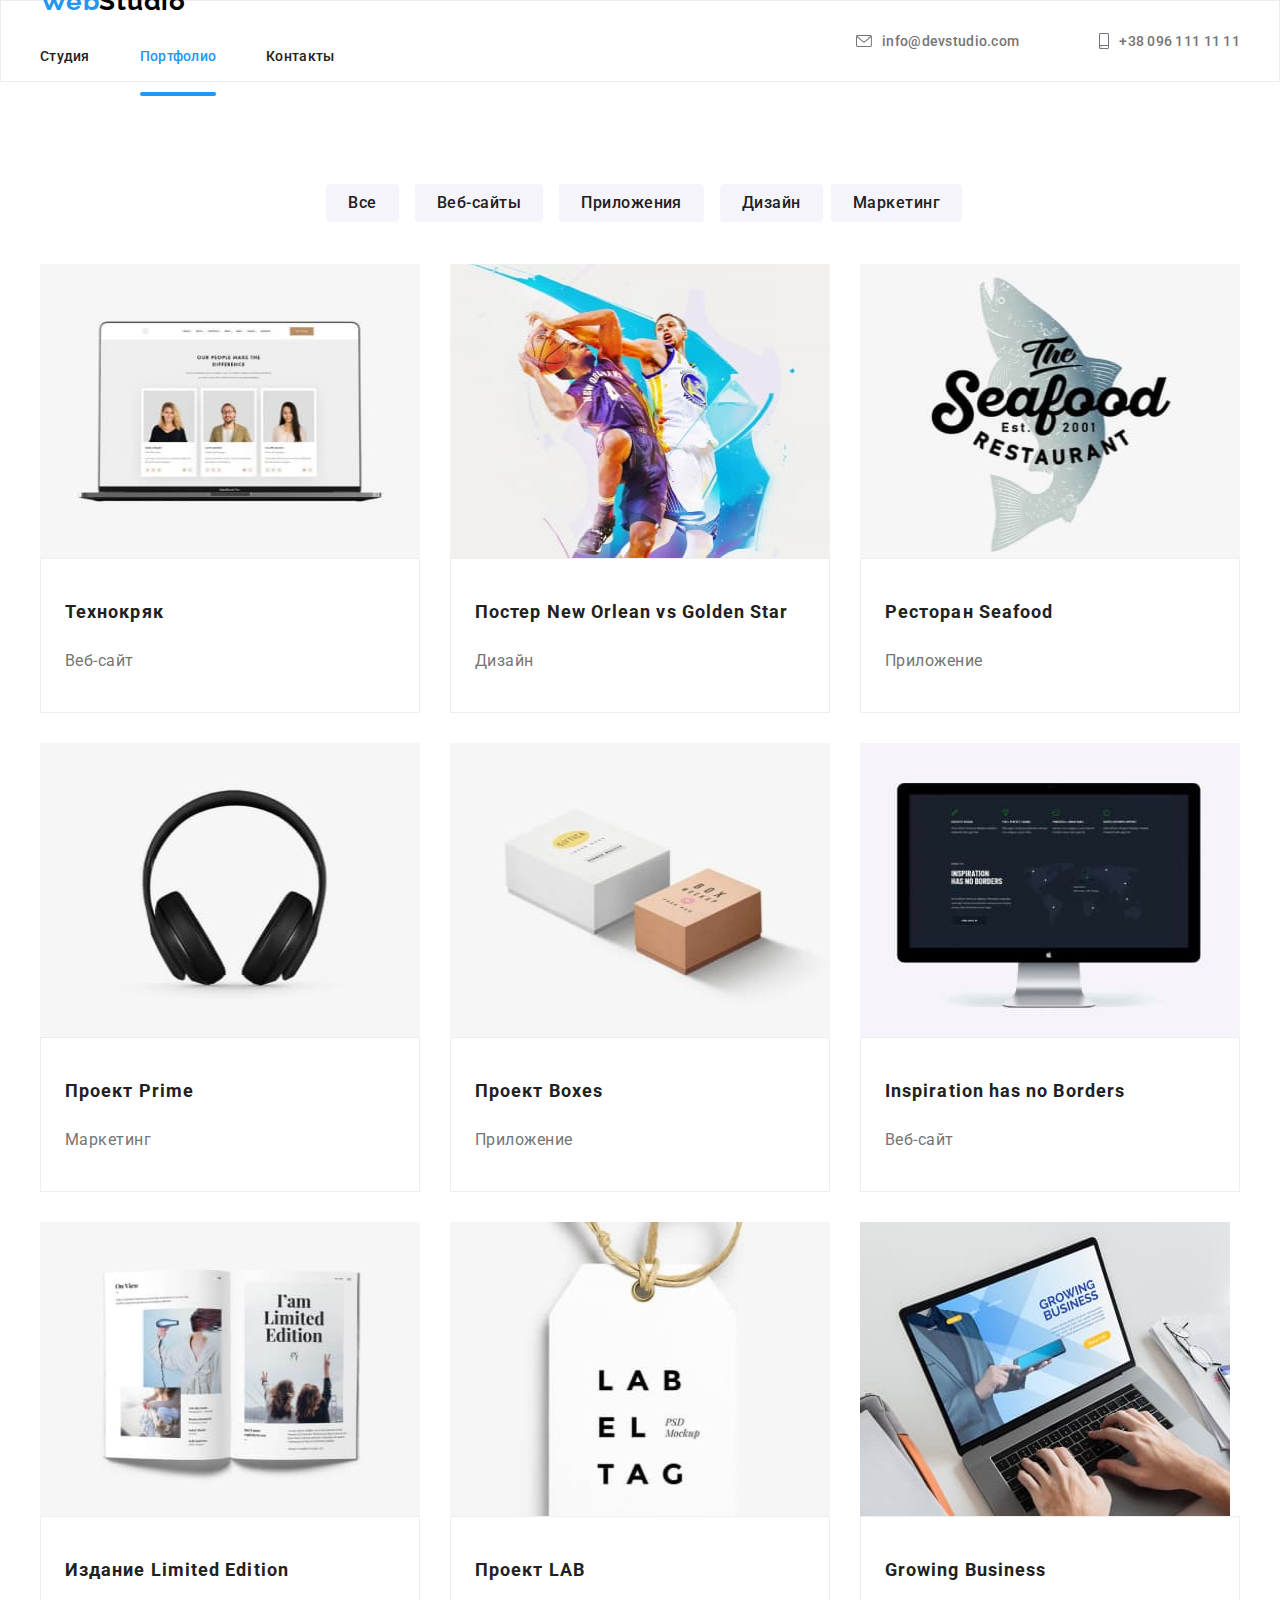
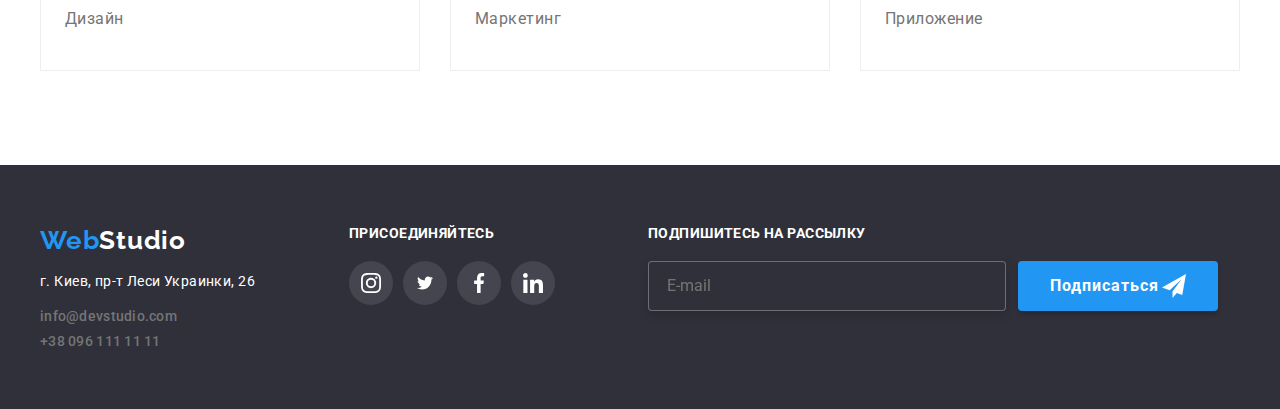
==== portfolio.html @ eb55b939 "adaptive added" ====
<!DOCTYPE html>
<html lang="ru">
<head>
    <meta charset="UTF-8">
    <meta name="viewport" content="width=device-width, initial-scale=1.0">
    <title>WEBSTUDiO</title>
    <link rel="stylesheet" href="https://cdnjs.cloudflare.com/ajax/libs/modern-normalize/1.0.0/modern-normalize.css">
    <link href="https://fonts.googleapis.com/css2?family=Raleway:wght@700&family=Roboto:wght@400;500;700;900&display=swap" rel="stylesheet">
    <link rel="stylesheet" href="./css/portfolio.min.css">
    <link rel="stylesheet" href="./index.html">
</head>
<body>
    <!--HEADER-->
    <header class="header">
        <div class="container main">
            <nav class="navigation">
                <a class="logo" href="" aria-label="Логотип веб студия">Web<span class="logo-name-part">Studio</span></a>
                <ul class="navigation-list list main">
                    <li class="navigation-list-item"><a class="navigation-list-link link" href="./index.html">Студия</a></li>
                    <li class="navigation-list-item"><a class="navigation-list-link link current" href="./portfolio.html">Портфолио</a></li>
                    <li class="navigation-list-item"><a class="navigation-list-link link" href="">Контакты</a></li>
                </ul>  
            </nav>
            <ul class="contacts list">
                <li class="contacts-icon">
                    <a class="header-email-link link" href="mailto:info@devstudio.com">
                        <svg class="contacts-icon-mail">
                            <use href="./images/sprite.svg#icon-envelope-hover"></use>
                        </svg>
                    info@devstudio.com</a>
                </li>
                <li>
                    <a class="header-tel-link link" href="tel:+380961111111">
                        <svg class="contacts-icon-tel">
                            <use href="./images/sprite.svg#icon-smartphone"></use>
                        </svg>
                    +38 096 111 11 11</a>
                </li>
            </ul>
        </div>
    </header>
    <!--PORTFOLIO-->
    <main>
            <section class="portfolio">
                <div class="container">
                    <ul class="portfolio-list list">
                        <li class="portfolio-item"><button class="portfolio-button" type="button">Все</button></li>
                        <li class="portfolio-item"><button class="portfolio-button" type="button">Веб-сайты</button></li>
                        <li class="portfolio-item"><button class="portfolio-button" type="button">Приложения</button></li>
                        <li class="portfolio-item"><button class="portfolio-button" type="button">Дизайн</button></li>
                        <li class="portfolio-item"><button class="portfolio-button" type="button">Маркетинг</button></li>
                    </ul>
                <ul class="our-portfolio-list list">
                    <li class="our-portfolio-item">
                        <a class="our-porfolio-link" href=""><img class="portfolio-photo" src="./images/portfolio/portfolio1.jpg" alt="на компьютере изображенны фотографии людей" width="100%" height="294"></a>
                        <div class="our-portfolio-content">
                            <a class="link" href=""><h2 class="portfolio-name">Технокряк</h2></a>
                            <a class="link" href=""><p class="portfolio-type">Веб-сайт</p></a>
                        </div>
                        <div class="overlay-portfilio-text">
                            <p class="portfolio-text">Технокряк это современная площадка распространения коронавируса. Компании используют эту платформу для цифрового шпионажа и атак на защищённые сервера конкурентов.</p>
                        </div>
                    </li>
                    <li class="our-portfolio-item">
                        <a href=""><img class="portfolio-photo" src="./images/portfolio/portfolio2.jpg" alt="баскетболисты c мячом" width="100%" height="294"></a>
                        <div class="our-portfolio-content">
                            <a class="link" href=""><h2 class="portfolio-name">Постер New Orlean vs Golden Star</h2></a>
                            <a class="link" href=""><p class="portfolio-type">Дизайн</p></a>
                        </div>
                        <div class="overlay-portfilio-text">
                            <p class="portfolio-text">Технокряк это современная площадка распространения коронавируса. Компании используют эту платформу для цифрового шпионажа и атак на защищённые сервера конкурентов.</p>
                        </div>
                    </li>
                    <li class="our-portfolio-item">
                        <a href=""><img class="portfolio-photo" src="./images/portfolio/portfolio3.jpg" alt="логотип ресторана Seafood" width="100%" height="294"></a>
                        <div class="our-portfolio-content">
                            <a class="link" href=""><h2 class="portfolio-name">Ресторан Seafood</h2></a>
                            <a class="link" href=""><p class="portfolio-type">Приложение</p></a>
                        </div>
                        <div class="overlay-portfilio-text">
                            <p class="portfolio-text">Технокряк это современная площадка распространения коронавируса. Компании используют эту платформу для цифрового шпионажа и атак на защищённые сервера конкурентов.</p>
                        </div>
                    </li>
                    <li class="our-portfolio-item">
                        <a href=""><img class="portfolio-photo" src="./images/portfolio/portfolio4.jpg" alt="наушники" width="100%" height="294"></a>
                        <div class="our-portfolio-content">
                            <a class="link" href=""><h2 class="portfolio-name">Проект Prime</h2></a>
                            <a class="link" href=""><p class="portfolio-type">Маркетинг</p></a>
                        </div>
                        <div class="overlay-portfilio-text">
                            <p class="portfolio-text">Технокряк это современная площадка распространения коронавируса. Компании используют эту платформу для цифрового шпионажа и атак на защищённые сервера конкурентов.</p>
                        </div>
                    </li>
                    <li class="our-portfolio-item">
                        <a href=""><img class="portfolio-photo" src="./images/portfolio/portfolio5.jpg" alt="две коробки" width="100%" height="294"></a>
                        <div class="our-portfolio-content">
                            <a class="link" href=""><h2 class="portfolio-name">Проект Boxes</h2></a>
                            <a class="link" href=""><p class="portfolio-type">Приложение</p></a>
                        </div>
                        <div class="overlay-portfilio-text">
                            <p class="portfolio-text">Технокряк это современная площадка распространения коронавируса. Компании используют эту платформу для цифрового шпионажа и атак на защищённые сервера конкурентов.</p>
                        </div>
                    </li>
                    <li class="our-portfolio-item"> 
                        <a href=""><img class="portfolio-photo" src="./images/portfolio/portfolio6.jpg" alt="монитор" width="100%" height="294"></a>
                        <div class="our-portfolio-content">
                            <a class="link" href=""><h2 class="portfolio-name">Inspiration has no Borders</h2></a>
                            <a class="link" href=""> <p class="portfolio-type">Веб-сайт</p></a>
                        </div>
                        <div class="overlay-portfilio-text">
                            <p class="portfolio-text">Технокряк это современная площадка распространения коронавируса. Компании используют эту платформу для цифрового шпионажа и атак на защищённые сервера конкурентов.</p>
                        </div>
                    </li>
                    <li class="our-portfolio-item">
                        <a href=""><img class="portfolio-photo" src="./images/portfolio/portfolio7.jpg" alt="открытый журнал" width="100%" height="294"></a>
                        <div class="our-portfolio-content">
                            <a class="link" href=""><h2 class="portfolio-name">Издание Limited Edition</h2></a>
                            <a class="link" href=""><p class="portfolio-type">Дизайн</p></a>
                        </div>
                        <div class="overlay-portfilio-text">
                            <p class="portfolio-text">Технокряк это современная площадка распространения коронавируса. Компании используют эту платформу для цифрового шпионажа и атак на защищённые сервера конкурентов.</p>
                        </div>
                    </li>
                    <li class="our-portfolio-item">
                        <a href=""><img class="portfolio-photo" src="./images/portfolio/portfolio8.jpg" alt="картонная подвеска с названием проекта" width="100%" height="294"></a>
                        <div class="our-portfolio-content">
                            <a class="link" href=""><h2 class="portfolio-name">Проект LAB</h2></a>
                            <a class="link" href=""><p class="portfolio-type">Маркетинг</p></a>
                        </div>
                        <div class="overlay-portfilio-text">
                            <p class="portfolio-text">Технокряк это современная площадка распространения коронавируса. Компании используют эту платформу для цифрового шпионажа и атак на защищённые сервера конкурентов.</p>
                        </div>
                    </li>
                    <li class="our-portfolio-item">
                        <a href=""><img class="portfolio-photo" src="./images/portfolio/portfolio9.jpg" alt="человек печатает на клавиатуре ноутбука" width="370" height="294"></a>
                        <div class="our-portfolio-content">
                            <a class="link" href=""><h2 class="portfolio-name">Growing Business</h2></a>
                            <a class="link" href=""><p class="portfolio-type">Приложение</p></a>
                        </div>
                        <div class="overlay-portfilio-text">
                            <p class="portfolio-text">Технокряк это современная площадка распространения коронавируса. Компании используют эту платформу для цифрового шпионажа и атак на защищённые сервера конкурентов.</p>
                        </div>
                    </li>
                </ul>
            </div>
            </section>
    </main>
    <!--FOOTER-->
    <footer class="page-footer">
        <div class="container">
            <div class="address-section">
                <a class="logo" href="" aria-label="Логотип веб студия">Web<span class="logo-footer">Studio</span></a>
                <address class="address">
                    <p class="address-street">г. Киев, пр-т Леси Украинки, 26</p>
                    <div class="contacts-item">
                        <a class="header-email-link link" href="mailto:info@devstudio.com ">info@devstudio.com</a>
                        <a class="header-tel-link link" href="tel:+380961111111">+38 096 111 11 11</a>
                    </div>
                </address>
            </div>
            <div class="join">
                <span class="join-text">ПРИСОЕДИНЯЙТЕСЬ</span>
                <ul class="footer-social-list list">
                    <li class="footer-social-list-item">
                        <a class="footer-social-list-link" href="">
                            <svg weight="20" height="20" class="footer-social-list-svg">
                                <use href="./images/sprite.svg#icon-instagram"></use>
                            </svg>
                        </a>
                    </li>
                    <li class="footer-social-list-item">
                        <a class="footer-social-list-link" href="">
                            <svg weight="20" height="16" class="footer-social-list-svg">
                                <use href="./images/sprite.svg#icon-twitter"></use>
                            </svg>
                        </a>
                    </li>
                    <li class="footer-social-list-item">
                        <a class="footer-social-list-link" href="">
                            <svg weight="10" height="20" class="footer-social-list-svg">
                                <use href="./images/sprite.svg#icon-facebook"></use>
                            </svg>
                        </a>
                    </li>
                    <li class="footer-social-list-item">
                        <a class="footer-social-list-link" href="">
                            <svg weight="20" height="20" class="footer-social-list-svg">
                                <use href="./images/sprite.svg#icon-linkedin"></use>
                            </svg>
                        </a>
                    </li>
                </ul> 
            </div>
            <div class="footer-submit">
            <span class="join-text submit">ПОДПИШИТЕСЬ НА РАССЫЛКУ</span>
            <form action="#" class="footer-submit-link">
                <input type="email" name="user-mail" class="footer-submit-input" placeholder="E-mail">
                <button class="modal-button">Подписаться
                    <svg height="24" width="24" class="footer-social-list-svg">
                        <use href="./images/sprite.svg#icon-icon-send"></use>
                    </svg>
                </button>
            </form>    
            </div>
        </div>
    </footer>
</body>
</html>
---- css/portfolio.min.css ----
body{font-family:"Roboto", sans-serif;color:#757575}.list{list-style:none;padding:0px;margin:0px}.link{text-decoration:none}@media screen and (min-width: 480px){current::after{content:"";display:block;height:4px;width:100%;bottom:-4px;position:absolute;background-color:#2196F3;border-radius:2px}}@media screen and (min-width: 1200px){.current::after{content:"";display:block;height:4px;width:100%;bottom:-4px;position:absolute;background-color:#2196F3;border-radius:2px}}.container{width:100%;padding:0 15px}@media screen and (min-width: 480px){.container{width:480px;padding:0 15px;margin:0 auto}}@media screen and (min-width: 768px){.container{width:768px}}@media screen and (min-width: 1200px){.container{width:1230px}}.logo{margin-right:93px;font-family:"Raleway", sans-serif;font-style:normal;font-weight:700;font-size:26px;line-height:1.192;letter-spacing:0.03em;color:#2196F3;list-style:none;text-decoration:none}.logo-name-part{color:#000}.logo-footer{color:#fff}.modal-button,.modal-form-btn{display:inline-block;min-width:200px;padding:10px 32px;font-weight:700;font-size:16px;line-height:1.875;align-items:center;letter-spacing:0.06em;color:#fff;background:#2196F3;box-shadow:0px 4px 4px rgba(0,0,0,0.15);border-radius:4px;border:none}.modal-form-btn{align-self:center;background:#188CE8;box-shadow:0px 4px 4px rgba(0,0,0,0.15);border-radius:4px;margin-top:40px;margin-bottom:40px;border:none}.section-description{margin-top:0px;margin-bottom:50px;font-weight:700;font-size:36px;line-height:1.166;text-align:center;letter-spacing:0.03em;color:#212121}@media screen and (min-width: 480px){.header{position:relative;background-color:#fff;border:1px solid #ECECEC}.header-email-link:hover,.header-email-link:focus,.header-tel-link:hover,.header-tel-link:focus{color:#2196F3}.header-email-link,.header-tel-link{display:flex;font-weight:500;font-size:14px;line-height:1.143;letter-spacing:0.02em;color:#757575;transition:color 250ms cubic-bezier(0.4, 0, 0.2, 1)}}@media screen and (min-width: 1200px){.header-email-link,.header-tel-link{display:flex}}@media screen and (max-width: 768px){.nav-container{position:absolute;height:382px;width:100%;text-align:center;background-color:#fff}.nav-container.is-open{display:block}.navigation-list-item:not(:last-child){margin-bottom:40px}.navigation-list-link.current{color:#2196F3}.navigation-list-link:hover,.navigation-list-link:focus{color:#2196F3}.btn-burger-menu{display:inline-flex;padding:0;margin:0;width:40px;height:40px;border:none;background-color:#fff}.btn-burger-menu .icon-close{display:none}.btn-burger-menu.is-open .icon-close{display:block}.btn-burger-menu.is-open .icon-menu{display:none}}@media screen and (min-width: 768px){.main{display:flex;align-items:center;justify-content:space-between;height:80px}.navigation-list-link{position:relative;padding-top:32px;padding-bottom:28px;font-weight:500;font-size:14px;line-height:1.143;letter-spacing:0.02em;color:#212121;transition:color 250ms cubic-bezier(0.4, 0, 0.2, 1)}.navigation-list-item:not(:last-child){margin-right:50px}.navigation-list-link.current{color:#2196F3}.navigation-list-link:hover,.navigation-list-link:focus{color:#2196F3}}@media screen and (min-width: 1200px){.navigation-list-link{position:relative;padding-top:32px;padding-bottom:28px;font-weight:500;font-size:14px;line-height:1.143;letter-spacing:0.02em;color:#212121;transition:color 250ms cubic-bezier(0.4, 0, 0.2, 1)}.navigation-list-item:not(:last-child){margin-right:50px}.navigation-list-link.current{color:#2196F3}.navigation-list-link:hover,.navigation-list-link:focus{color:#2196F3}}main>.logo{align-self:center}.address-section{display:flex;flex-direction:column;justify-content:space-around;margin-right:70px}.address{display:flex;flex-direction:column;font-style:normal;color:#fff}.address-street{font-weight:normal;font-size:14px;line-height:1.714;letter-spacing:0.03em}@media screen and (min-width: 480px){.contacts{display:block}.contacts-icon-mail{align-self:center;width:16px;height:12px;fill:#757575;margin-right:10px;transition:fill 250ms cubic-bezier(0.4, 0, 0.2, 1)}.contacts-icon-tel{align-self:center;width:10px;height:16px;fill:#757575;margin-right:10px;transition:color 250ms cubic-bezier(0.4, 0, 0.2, 1)}}@media screen and (min-width: 1200px){.contacts{display:flex;margin:0}.contacts-icon-mail{align-self:center;width:16px;height:12px;fill:#757575;margin-right:10px;transition:fill 250ms cubic-bezier(0.4, 0, 0.2, 1)}.contacts-icon-tel{align-self:center;width:10px;height:16px;fill:#757575;margin-right:10px;transition:color 250ms cubic-bezier(0.4, 0, 0.2, 1)}.contacts-item{display:flex;flex-direction:column}.contacts-icon:not(:last-child){margin-right:30px}.contacts-icon .header-email-link{margin-right:50px}.header-email-link:hover .contacts-icon-mail{fill:#2196F3}.header-tel-link:hover .contacts-icon-tel{fill:#2196F3}.contacts-item>.header-email-link{margin-bottom:9px}}.portfolio{padding-top:94px;padding-bottom:94px}.portfolio-list{display:flex;justify-content:center;margin-bottom:34px}.portfolio-item{align-self:center}.portfolio-item:not(:last-child){margin:8px}.our-portfolio-item{position:relative;width:calc((100% - 60px)/3);margin-right:30px;margin-bottom:30px;transition:box-shadow 250ms cubic-bezier(0.4, 0, 0.2, 1)}.our-portfolio-item:hover{box-shadow:0px 1px 1px rgba(0,0,0,0.12),0px 4px 4px rgba(0,0,0,0.06),1px 4px 6px rgba(0,0,0,0.16)}.our-portfolio-item:nth-child(3n){margin-right:0}.our-portfolio-item:nth-last-child(-n+3){margin-bottom:0}.our-portfolio-list{display:flex;flex-wrap:wrap}.portfolio-photo{display:block}.our-portfolio-content{background:#fff;border:1px solid #EEEEEE;box-sizing:border-box;padding:20px 24px}.portfolio-button{min-width:73px;display:inline-block;padding:6px 22px;border:0;border-radius:4px;font-weight:500;font-size:16px;line-height:1.625;text-align:center;letter-spacing:0.03em;color:#212121;background:#F5F4FA;transition:color,background-color 250ms cubic-bezier(0.4, 0, 0.2, 1)}.portfolio-button:hover,.portfolio-button:focus{font-weight:500;font-size:16px;line-height:1.625;text-align:center;letter-spacing:0.03em;color:#fff;background:#2196F3;cursor:pointer}.portfolio-name{font-weight:700;font-size:18px;line-height:2.000;letter-spacing:0.06em;color:#212121}.portfolio-type{font-weight:normal;font-size:16px;line-height:1.875;letter-spacing:0.03em;color:#757575}.overlay-portfilio-text{position:absolute;top:0;left:0;width:100%;height:294px;padding:63px 24px;background:rgba(33,150,243,0.9);opacity:0;transform:translateY(294px);transition:transform 250ms cubic-bezier(0.4, 0, 0.2, 1)}.our-portfolio-item:hover .overlay-portfilio-text{opacity:1;transform:translateY(0)}.portfolio-text{font-weight:normal;font-size:18px;line-height:1.555;letter-spacing:0.03em;color:#fff}.page-footer{background-color:#2F303A;padding-top:60px;padding-bottom:60px}.page-footer .container{display:flex}.join{display:flex;flex-direction:column;width:206px;height:80px}.join-text{font-style:normal;font-weight:bold;font-size:14px;line-height:1.142;letter-spacing:0.03em;text-transform:uppercase;color:#fff}.submit{display:block;margin-bottom:20px}.footer-submit{margin-left:93px}.footer-submit-link{display:flex;justify-content:center}.footer-submit-link .modal-button{display:flex;align-items:center;justify-content:space-between}.footer-submit-button{height:50px;width:200px;background-color:#2196F3;box-shadow:0px 4px 4px rgba(0,0,0,0.15);border-radius:4px}.footer-submit-input::placeholder{padding-top:15px;padding-left:16px}.footer-submit-input{width:358px;height:50px;margin-right:12px;background-color:#2F303A;border:1px solid rgba(255,255,255,0.3);filter:drop-shadow(0px 4px 4px rgba(0,0,0,0.15));border-radius:4px}.footer-submit-input:focus{padding:16px;color:rgba(255,255,255,0.3)}.footer-social-list{display:flex;justify-content:space-between;margin-top:20px}.footer-social-list-svg{fill:#fff}.footer-social-list-link{display:flex;justify-content:center;align-items:center;width:44px;height:44px;border-radius:50%;background:rgba(255,255,255,0.1);transition:background-color 250ms cubic-bezier(0.4, 0, 0.2, 1)}.footer-social-list-item{display:flex;justify-content:center;align-items:center}.footer-social-list-link:hover{background-color:#2196F3}
/*# sourceMappingURL=portfolio.min.css.map */
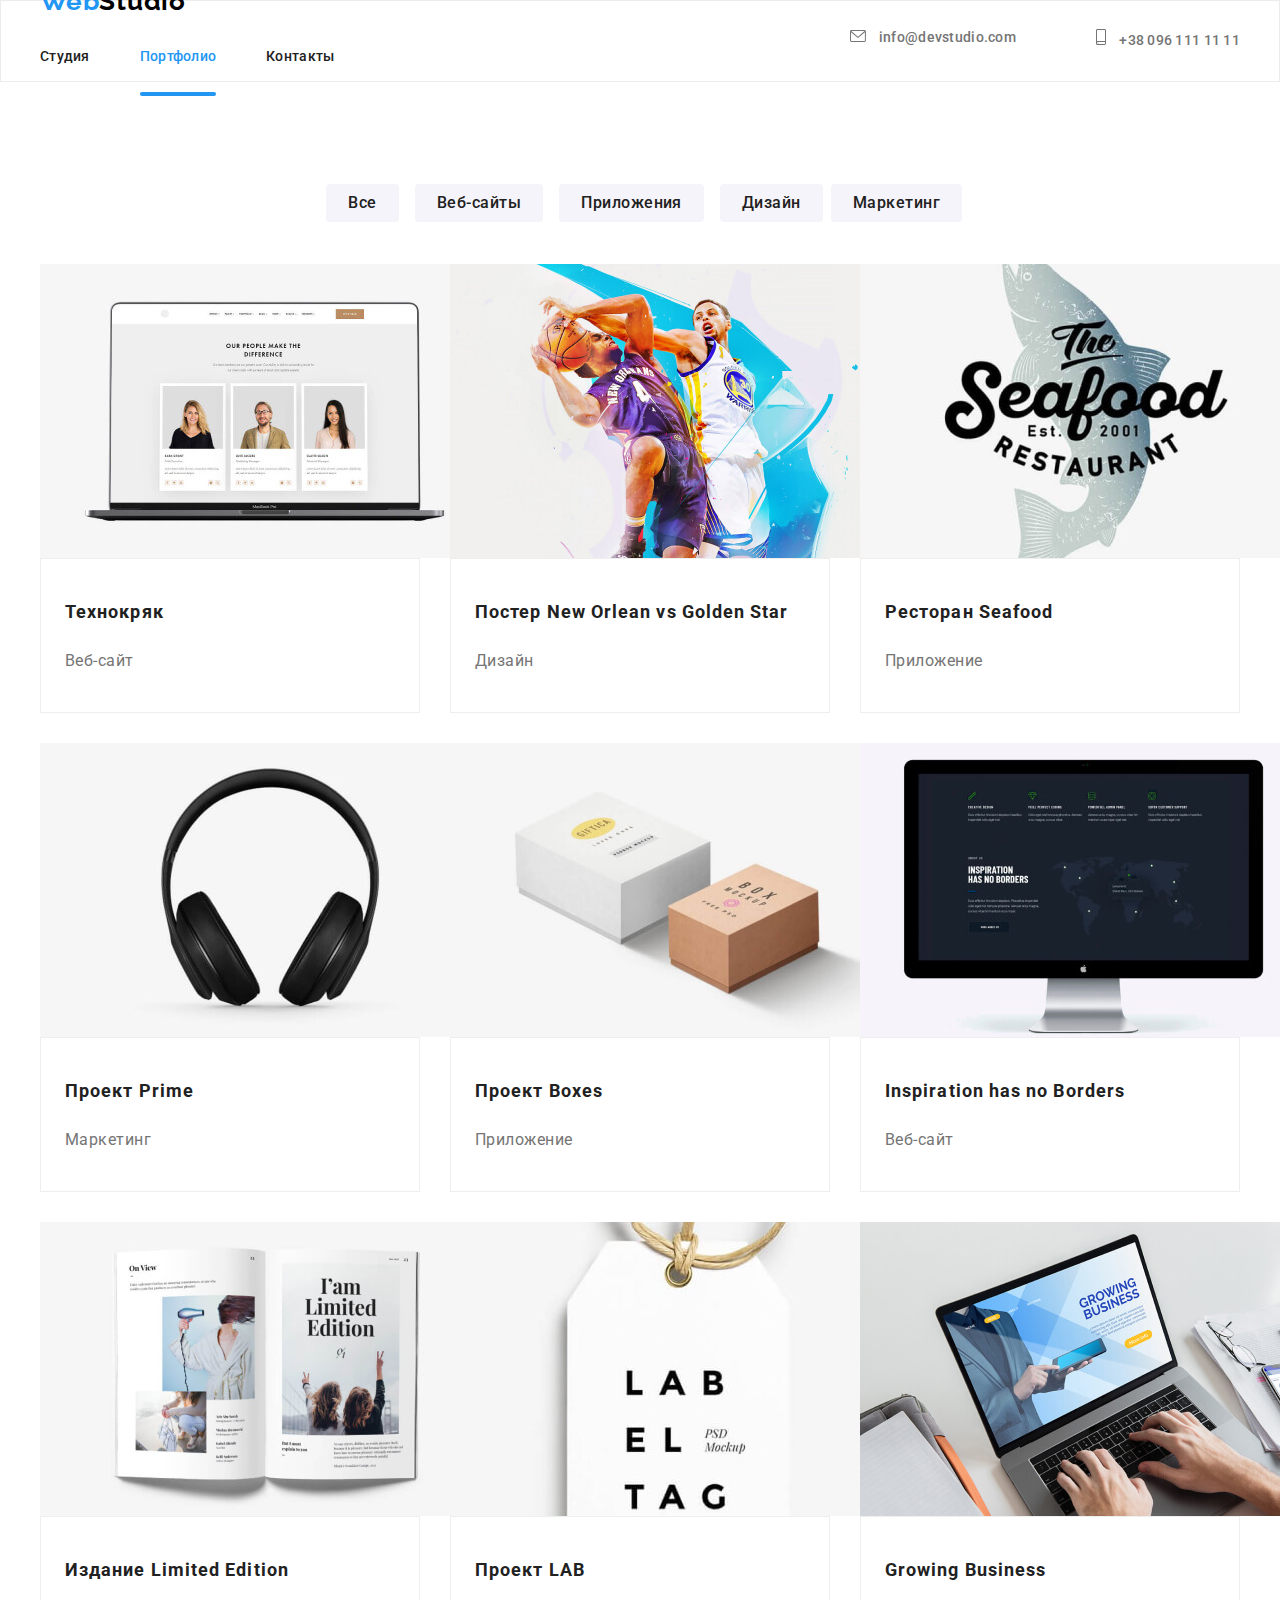
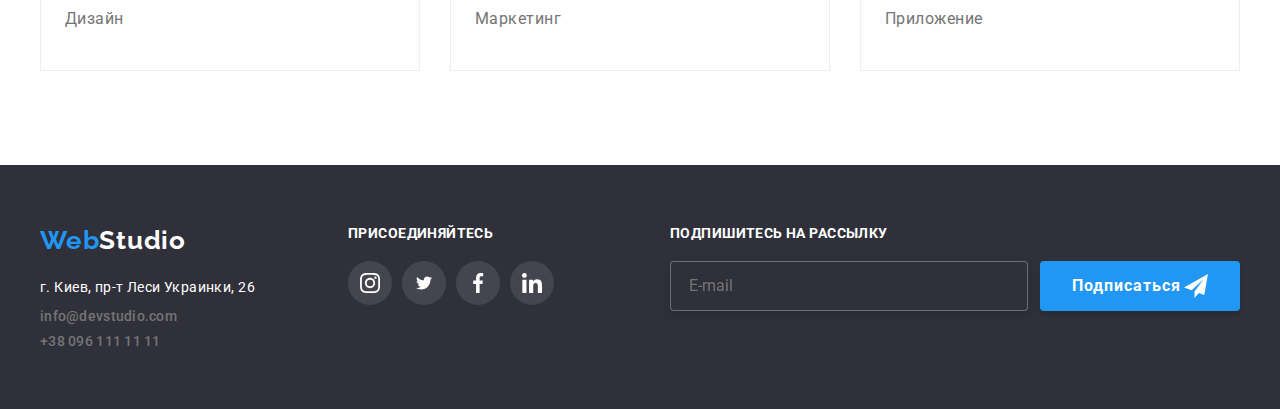
==== commit 42feb21a: "updated" ====
--- a/portfolio.html
+++ b/portfolio.html
@@ -52,7 +52,14 @@
                     </ul>
                 <ul class="our-portfolio-list list">
                     <li class="our-portfolio-item">
-                        <a class="our-porfolio-link" href=""><img class="portfolio-photo" src="./images/portfolio/portfolio1.jpg" alt="на компьютере изображенны фотографии людей" width="100%" height="294"></a>
+                        <a class="our-porfolio-link" href="">
+                            <picture>
+                                <source srcset="./images/portfolio/portfolio-desctop-1.jpg 1px, ./images/portfolio/portfolio-desctop-1@2x.jpg 2px" media="(min-width:1200px)">
+                                <source srcset="./images/portfolio/portfolio-tablet-1.jpg 1px, ./images/portfolio/portfolio-tablet-1@2x.jpg 2px" media="(min-width:768px)">
+                                <source srcset="./images/portfolio/portfolio-mobile-1.jpg 1px, ./images/portfolio/portfolio-mobile-1@2x.jpg 2px" media="(min-width:480px)">
+                                <img class="portfolio-photo" src="./images/portfolio/portfolio-mobile-1.jpg" alt="на компьютере изображенны фотографии людей"> 
+                            </picture>
+                        </a>
                         <div class="our-portfolio-content">
                             <a class="link" href=""><h2 class="portfolio-name">Технокряк</h2></a>
                             <a class="link" href=""><p class="portfolio-type">Веб-сайт</p></a>
@@ -62,7 +69,14 @@
                         </div>
                     </li>
                     <li class="our-portfolio-item">
-                        <a href=""><img class="portfolio-photo" src="./images/portfolio/portfolio2.jpg" alt="баскетболисты c мячом" width="100%" height="294"></a>
+                        <a href="">
+                            <picture>
+                                <source srcset="./images/portfolio/portfolio-desctop-2.jpg 1px, ./images/portfolio/portfolio-desctop-2@2x.jpg 2px" media="(min-width:1200px)">
+                                <source srcset="./images/portfolio/portfolio-tablet-2.jpg 1px, ./images/portfolio/portfolio-tablet-2@2x.jpg 2px" media="(min-width:768px)">
+                                <source srcset="./images/portfolio/portfolio-mobile-2.jpg 1px, ./images/portfolio/portfolio-mobile-2@2x.jpg 2px" media="(min-width:480px)">
+                                <img class="portfolio-photo" src="./images/portfolio/portfolio-mobile-2.jpg" alt="баскетболисты c мячом"> 
+                            </picture>
+                        </a>
                         <div class="our-portfolio-content">
                             <a class="link" href=""><h2 class="portfolio-name">Постер New Orlean vs Golden Star</h2></a>
                             <a class="link" href=""><p class="portfolio-type">Дизайн</p></a>
@@ -72,7 +86,14 @@
                         </div>
                     </li>
                     <li class="our-portfolio-item">
-                        <a href=""><img class="portfolio-photo" src="./images/portfolio/portfolio3.jpg" alt="логотип ресторана Seafood" width="100%" height="294"></a>
+                        <a href="">
+                            <picture>
+                                <source srcset="./images/portfolio/portfolio-desctop-3.jpg 1px, ./images/portfolio/portfolio-desctop-3@2x.jpg 2px" media="(min-width:1200px)">
+                                <source srcset="./images/portfolio/portfolio-tablet-3.jpg 1px, ./images/portfolio/portfolio-tablet-3@2x.jpg 2px" media="(min-width:768px)">
+                                <source srcset="./images/portfolio/portfolio-mobile-3.jpg 1px, ./images/portfolio/portfolio-mobile-3@2x.jpg 2px" media="(min-width:480px)">
+                                <img class="portfolio-photo" src="./images/portfolio/portfolio-mobile-3.jpg" alt="логотип ресторана Seafood"> 
+                            </picture>
+                        </a>
                         <div class="our-portfolio-content">
                             <a class="link" href=""><h2 class="portfolio-name">Ресторан Seafood</h2></a>
                             <a class="link" href=""><p class="portfolio-type">Приложение</p></a>
@@ -82,7 +103,14 @@
                         </div>
                     </li>
                     <li class="our-portfolio-item">
-                        <a href=""><img class="portfolio-photo" src="./images/portfolio/portfolio4.jpg" alt="наушники" width="100%" height="294"></a>
+                        <a href="">
+                            <picture>
+                                <source srcset="./images/portfolio/portfolio-desctop-4.jpg 1px, ./images/portfolio/portfolio-desctop-4@2x.jpg 2px" media="(min-width:1200px)">
+                                <source srcset="./images/portfolio/portfolio-tablet-4.jpg 1px, ./images/portfolio/portfolio-tablet-4@2x.jpg 2px" media="(min-width:768px)">
+                                <source srcset="./images/portfolio/portfolio-mobile-4.jpg 1px, ./images/portfolio/portfolio-mobile-4@2x.jpg 2px" media="(min-width:480px)">
+                                <img class="portfolio-photo" src="./images/portfolio/portfolio-mobile-4.jpg" alt="наушники"> 
+                            </picture>
+                        </a>
                         <div class="our-portfolio-content">
                             <a class="link" href=""><h2 class="portfolio-name">Проект Prime</h2></a>
                             <a class="link" href=""><p class="portfolio-type">Маркетинг</p></a>
@@ -92,7 +120,14 @@
                         </div>
                     </li>
                     <li class="our-portfolio-item">
-                        <a href=""><img class="portfolio-photo" src="./images/portfolio/portfolio5.jpg" alt="две коробки" width="100%" height="294"></a>
+                        <a href="">
+                            <picture>
+                                <source srcset="./images/portfolio/portfolio-desctop-5.jpg 1px, ./images/portfolio/portfolio-desctop-5@2x.jpg 2px" media="(min-width:1200px)">
+                                <source srcset="./images/portfolio/portfolio-tablet-5.jpg 1px, ./images/portfolio/portfolio-tablet-5@2x.jpg 2px" media="(min-width:768px)">
+                                <source srcset="./images/portfolio/portfolio-mobile-5.jpg 1px, ./images/portfolio/portfolio-mobile-5@2x.jpg 2px" media="(min-width:480px)">
+                                <img class="portfolio-photo" src="./images/portfolio/portfolio-mobile-5.jpg" alt="две коробки"> 
+                            </picture>
+                        </a>
                         <div class="our-portfolio-content">
                             <a class="link" href=""><h2 class="portfolio-name">Проект Boxes</h2></a>
                             <a class="link" href=""><p class="portfolio-type">Приложение</p></a>
@@ -102,7 +137,14 @@
                         </div>
                     </li>
                     <li class="our-portfolio-item"> 
-                        <a href=""><img class="portfolio-photo" src="./images/portfolio/portfolio6.jpg" alt="монитор" width="100%" height="294"></a>
+                        <a href="">
+                            <picture>
+                                <source srcset="./images/portfolio/portfolio-desctop-6.jpg 1px, ./images/portfolio/portfolio-desctop-6@2x.jpg 2px" media="(min-width:1200px)">
+                                <source srcset="./images/portfolio/portfolio-tablet-6.jpg 1px, ./images/portfolio/portfolio-tablet-6@2x.jpg 2px" media="(min-width:768px)">
+                                <source srcset="./images/portfolio/portfolio-mobile-6.jpg 1px, ./images/portfolio/portfolio-mobile-6@2x.jpg 2px" media="(min-width:480px)">
+                                <img class="portfolio-photo" src="./images/portfolio/portfolio-mobile-6.jpg" alt="монитор"> 
+                            </picture>
+                        </a>
                         <div class="our-portfolio-content">
                             <a class="link" href=""><h2 class="portfolio-name">Inspiration has no Borders</h2></a>
                             <a class="link" href=""> <p class="portfolio-type">Веб-сайт</p></a>
@@ -112,7 +154,14 @@
                         </div>
                     </li>
                     <li class="our-portfolio-item">
-                        <a href=""><img class="portfolio-photo" src="./images/portfolio/portfolio7.jpg" alt="открытый журнал" width="100%" height="294"></a>
+                        <a href="">
+                            <picture>
+                                <source srcset="./images/portfolio/portfolio-desctop-7.jpg 1px, ./images/portfolio/portfolio-desctop-7@2x.jpg 2px" media="(min-width:1200px)">
+                                <source srcset="./images/portfolio/portfolio-tablet-7.jpg 1px, ./images/portfolio/portfolio-tablet-7@2x.jpg 2px" media="(min-width:768px)">
+                                <source srcset="./images/portfolio/portfolio-mobile-7.jpg 1px, ./images/portfolio/portfolio-mobile-7@2x.jpg 2px" media="(min-width:480px)">
+                                <img class="portfolio-photo" src="./images/portfolio/portfolio-mobile-7.jpg" alt="открытый журнал"> 
+                            </picture>
+                        </a>
                         <div class="our-portfolio-content">
                             <a class="link" href=""><h2 class="portfolio-name">Издание Limited Edition</h2></a>
                             <a class="link" href=""><p class="portfolio-type">Дизайн</p></a>
@@ -122,7 +171,14 @@
                         </div>
                     </li>
                     <li class="our-portfolio-item">
-                        <a href=""><img class="portfolio-photo" src="./images/portfolio/portfolio8.jpg" alt="картонная подвеска с названием проекта" width="100%" height="294"></a>
+                        <a href="">
+                            <picture>
+                                <source srcset="./images/portfolio/portfolio-desctop-8.jpg 1px, ./images/portfolio/portfolio-desctop-8@2x.jpg 2px" media="(min-width:1200px)">
+                                <source srcset="./images/portfolio/portfolio-tablet-8.jpg 1px, ./images/portfolio/portfolio-tablet-8@2x.jpg 2px" media="(min-width:768px)">
+                                <source srcset="./images/portfolio/portfolio-mobile-8.jpg 1px, ./images/portfolio/portfolio-mobile-8@2x.jpg 2px" media="(min-width:480px)">
+                                <img class="portfolio-photo" src="./images/portfolio/portfolio-mobile-8.jpg" alt="картонная подвеска с названием проекта"> 
+                            </picture>
+                        </a>
                         <div class="our-portfolio-content">
                             <a class="link" href=""><h2 class="portfolio-name">Проект LAB</h2></a>
                             <a class="link" href=""><p class="portfolio-type">Маркетинг</p></a>
@@ -132,7 +188,14 @@
                         </div>
                     </li>
                     <li class="our-portfolio-item">
-                        <a href=""><img class="portfolio-photo" src="./images/portfolio/portfolio9.jpg" alt="человек печатает на клавиатуре ноутбука" width="370" height="294"></a>
+                        <a href="">
+                            <picture>
+                                <source srcset="./images/portfolio/portfolio-desctop-9.jpg 1px, ./images/portfolio/portfolio-desctop-9@2x.jpg 2px" media="(min-width:1200px)">
+                                <source srcset="./images/portfolio/portfolio-tablet-9.jpg 1px, ./images/portfolio/portfolio-tablet-9@2x.jpg 2px" media="(min-width:768px)">
+                                <source srcset="./images/portfolio/portfolio-mobile-9.jpg 1px, ./images/portfolio/portfolio-mobile-9@2x.jpg 2px" media="(min-width:480px)">
+                                <img class="portfolio-photo" src="./images/portfolio/portfolio-mobile-9.jpg" alt="человек печатает на клавиатуре ноутбука"> 
+                            </picture>
+                        </a>
                         <div class="our-portfolio-content">
                             <a class="link" href=""><h2 class="portfolio-name">Growing Business</h2></a>
                             <a class="link" href=""><p class="portfolio-type">Приложение</p></a>
--- a/css/portfolio.min.css
+++ b/css/portfolio.min.css
@@ -1,2 +1,2 @@
-body{font-family:"Roboto", sans-serif;color:#757575}.list{list-style:none;padding:0px;margin:0px}.link{text-decoration:none}@media screen and (min-width: 480px){current::after{content:"";display:block;height:4px;width:100%;bottom:-4px;position:absolute;background-color:#2196F3;border-radius:2px}}@media screen and (min-width: 1200px){.current::after{content:"";display:block;height:4px;width:100%;bottom:-4px;position:absolute;background-color:#2196F3;border-radius:2px}}.container{width:100%;padding:0 15px}@media screen and (min-width: 480px){.container{width:480px;padding:0 15px;margin:0 auto}}@media screen and (min-width: 768px){.container{width:768px}}@media screen and (min-width: 1200px){.container{width:1230px}}.logo{margin-right:93px;font-family:"Raleway", sans-serif;font-style:normal;font-weight:700;font-size:26px;line-height:1.192;letter-spacing:0.03em;color:#2196F3;list-style:none;text-decoration:none}.logo-name-part{color:#000}.logo-footer{color:#fff}.modal-button,.modal-form-btn{display:inline-block;min-width:200px;padding:10px 32px;font-weight:700;font-size:16px;line-height:1.875;align-items:center;letter-spacing:0.06em;color:#fff;background:#2196F3;box-shadow:0px 4px 4px rgba(0,0,0,0.15);border-radius:4px;border:none}.modal-form-btn{align-self:center;background:#188CE8;box-shadow:0px 4px 4px rgba(0,0,0,0.15);border-radius:4px;margin-top:40px;margin-bottom:40px;border:none}.section-description{margin-top:0px;margin-bottom:50px;font-weight:700;font-size:36px;line-height:1.166;text-align:center;letter-spacing:0.03em;color:#212121}@media screen and (min-width: 480px){.header{position:relative;background-color:#fff;border:1px solid #ECECEC}.header-email-link:hover,.header-email-link:focus,.header-tel-link:hover,.header-tel-link:focus{color:#2196F3}.header-email-link,.header-tel-link{display:flex;font-weight:500;font-size:14px;line-height:1.143;letter-spacing:0.02em;color:#757575;transition:color 250ms cubic-bezier(0.4, 0, 0.2, 1)}}@media screen and (min-width: 1200px){.header-email-link,.header-tel-link{display:flex}}@media screen and (max-width: 768px){.nav-container{position:absolute;height:382px;width:100%;text-align:center;background-color:#fff}.nav-container.is-open{display:block}.navigation-list-item:not(:last-child){margin-bottom:40px}.navigation-list-link.current{color:#2196F3}.navigation-list-link:hover,.navigation-list-link:focus{color:#2196F3}.btn-burger-menu{display:inline-flex;padding:0;margin:0;width:40px;height:40px;border:none;background-color:#fff}.btn-burger-menu .icon-close{display:none}.btn-burger-menu.is-open .icon-close{display:block}.btn-burger-menu.is-open .icon-menu{display:none}}@media screen and (min-width: 768px){.main{display:flex;align-items:center;justify-content:space-between;height:80px}.navigation-list-link{position:relative;padding-top:32px;padding-bottom:28px;font-weight:500;font-size:14px;line-height:1.143;letter-spacing:0.02em;color:#212121;transition:color 250ms cubic-bezier(0.4, 0, 0.2, 1)}.navigation-list-item:not(:last-child){margin-right:50px}.navigation-list-link.current{color:#2196F3}.navigation-list-link:hover,.navigation-list-link:focus{color:#2196F3}}@media screen and (min-width: 1200px){.navigation-list-link{position:relative;padding-top:32px;padding-bottom:28px;font-weight:500;font-size:14px;line-height:1.143;letter-spacing:0.02em;color:#212121;transition:color 250ms cubic-bezier(0.4, 0, 0.2, 1)}.navigation-list-item:not(:last-child){margin-right:50px}.navigation-list-link.current{color:#2196F3}.navigation-list-link:hover,.navigation-list-link:focus{color:#2196F3}}main>.logo{align-self:center}.address-section{display:flex;flex-direction:column;justify-content:space-around;margin-right:70px}.address{display:flex;flex-direction:column;font-style:normal;color:#fff}.address-street{font-weight:normal;font-size:14px;line-height:1.714;letter-spacing:0.03em}@media screen and (min-width: 480px){.contacts{display:block}.contacts-icon-mail{align-self:center;width:16px;height:12px;fill:#757575;margin-right:10px;transition:fill 250ms cubic-bezier(0.4, 0, 0.2, 1)}.contacts-icon-tel{align-self:center;width:10px;height:16px;fill:#757575;margin-right:10px;transition:color 250ms cubic-bezier(0.4, 0, 0.2, 1)}}@media screen and (min-width: 1200px){.contacts{display:flex;margin:0}.contacts-icon-mail{align-self:center;width:16px;height:12px;fill:#757575;margin-right:10px;transition:fill 250ms cubic-bezier(0.4, 0, 0.2, 1)}.contacts-icon-tel{align-self:center;width:10px;height:16px;fill:#757575;margin-right:10px;transition:color 250ms cubic-bezier(0.4, 0, 0.2, 1)}.contacts-item{display:flex;flex-direction:column}.contacts-icon:not(:last-child){margin-right:30px}.contacts-icon .header-email-link{margin-right:50px}.header-email-link:hover .contacts-icon-mail{fill:#2196F3}.header-tel-link:hover .contacts-icon-tel{fill:#2196F3}.contacts-item>.header-email-link{margin-bottom:9px}}.portfolio{padding-top:94px;padding-bottom:94px}.portfolio-list{display:flex;justify-content:center;margin-bottom:34px}.portfolio-item{align-self:center}.portfolio-item:not(:last-child){margin:8px}.our-portfolio-item{position:relative;width:calc((100% - 60px)/3);margin-right:30px;margin-bottom:30px;transition:box-shadow 250ms cubic-bezier(0.4, 0, 0.2, 1)}.our-portfolio-item:hover{box-shadow:0px 1px 1px rgba(0,0,0,0.12),0px 4px 4px rgba(0,0,0,0.06),1px 4px 6px rgba(0,0,0,0.16)}.our-portfolio-item:nth-child(3n){margin-right:0}.our-portfolio-item:nth-last-child(-n+3){margin-bottom:0}.our-portfolio-list{display:flex;flex-wrap:wrap}.portfolio-photo{display:block}.our-portfolio-content{background:#fff;border:1px solid #EEEEEE;box-sizing:border-box;padding:20px 24px}.portfolio-button{min-width:73px;display:inline-block;padding:6px 22px;border:0;border-radius:4px;font-weight:500;font-size:16px;line-height:1.625;text-align:center;letter-spacing:0.03em;color:#212121;background:#F5F4FA;transition:color,background-color 250ms cubic-bezier(0.4, 0, 0.2, 1)}.portfolio-button:hover,.portfolio-button:focus{font-weight:500;font-size:16px;line-height:1.625;text-align:center;letter-spacing:0.03em;color:#fff;background:#2196F3;cursor:pointer}.portfolio-name{font-weight:700;font-size:18px;line-height:2.000;letter-spacing:0.06em;color:#212121}.portfolio-type{font-weight:normal;font-size:16px;line-height:1.875;letter-spacing:0.03em;color:#757575}.overlay-portfilio-text{position:absolute;top:0;left:0;width:100%;height:294px;padding:63px 24px;background:rgba(33,150,243,0.9);opacity:0;transform:translateY(294px);transition:transform 250ms cubic-bezier(0.4, 0, 0.2, 1)}.our-portfolio-item:hover .overlay-portfilio-text{opacity:1;transform:translateY(0)}.portfolio-text{font-weight:normal;font-size:18px;line-height:1.555;letter-spacing:0.03em;color:#fff}.page-footer{background-color:#2F303A;padding-top:60px;padding-bottom:60px}.page-footer .container{display:flex}.join{display:flex;flex-direction:column;width:206px;height:80px}.join-text{font-style:normal;font-weight:bold;font-size:14px;line-height:1.142;letter-spacing:0.03em;text-transform:uppercase;color:#fff}.submit{display:block;margin-bottom:20px}.footer-submit{margin-left:93px}.footer-submit-link{display:flex;justify-content:center}.footer-submit-link .modal-button{display:flex;align-items:center;justify-content:space-between}.footer-submit-button{height:50px;width:200px;background-color:#2196F3;box-shadow:0px 4px 4px rgba(0,0,0,0.15);border-radius:4px}.footer-submit-input::placeholder{padding-top:15px;padding-left:16px}.footer-submit-input{width:358px;height:50px;margin-right:12px;background-color:#2F303A;border:1px solid rgba(255,255,255,0.3);filter:drop-shadow(0px 4px 4px rgba(0,0,0,0.15));border-radius:4px}.footer-submit-input:focus{padding:16px;color:rgba(255,255,255,0.3)}.footer-social-list{display:flex;justify-content:space-between;margin-top:20px}.footer-social-list-svg{fill:#fff}.footer-social-list-link{display:flex;justify-content:center;align-items:center;width:44px;height:44px;border-radius:50%;background:rgba(255,255,255,0.1);transition:background-color 250ms cubic-bezier(0.4, 0, 0.2, 1)}.footer-social-list-item{display:flex;justify-content:center;align-items:center}.footer-social-list-link:hover{background-color:#2196F3}
+body{font-family:"Roboto", sans-serif;color:#757575}.list{list-style:none;padding:0px;margin:0px}.link{text-decoration:none}.section-description{margin-top:0px;margin-bottom:0;padding-top:60px;padding-bottom:30px;font-weight:700;font-size:28px;line-height:1.179;text-align:center;letter-spacing:0.03em;color:#212121}@media screen and (min-width: 480px){current::after{content:"";display:block;height:4px;width:100%;bottom:-4px;position:absolute;background-color:#2196F3;border-radius:2px}}@media screen and (min-width: 1200px){.current::after{content:"";display:block;height:4px;width:100%;bottom:-4px;position:absolute;background-color:#2196F3;border-radius:2px}.section-description{padding-top:94px;padding-bottom:50px;font-size:36px;line-height:1.166}}.container{width:100%;padding:0 15px}@media screen and (min-width: 480px){.container{width:480px;padding:0 15px;margin:0 auto}}@media screen and (min-width: 768px){.container{width:768px}}@media screen and (min-width: 1200px){.container{width:1230px}}.logo{margin-right:93px;font-family:"Raleway", sans-serif;font-style:normal;font-weight:700;font-size:24px;line-height:1,166px;letter-spacing:0.03em;color:#2196F3;list-style:none;text-decoration:none}.logo-name-part{color:#000}.logo-footer{color:#fff}@media screen and (min-width: 1200px){.logo{font-size:26px;line-height:1.192}}.modal-button,.modal-form-btn{display:inline-block;min-width:200px;padding:10px 32px;font-weight:700;font-size:16px;line-height:1.875;align-items:center;letter-spacing:0.06em;color:#fff;background:#2196F3;box-shadow:0px 4px 4px rgba(0,0,0,0.15);border-radius:4px;border:none}.modal-form-btn{align-self:center;background:#188CE8;box-shadow:0px 4px 4px rgba(0,0,0,0.15);border-radius:4px;margin-top:40px;margin-bottom:40px;border:none}@media screen and (min-width: 480px){.header{position:relative;background-color:#fff;border:1px solid #ECECEC}.header-email-link:hover,.header-email-link:focus,.header-tel-link:hover,.header-tel-link:focus{color:#2196F3}.header-email-link,.header-tel-link{display:flex;font-weight:500;font-size:14px;line-height:1.143;letter-spacing:0.02em;color:#757575;transition:color 250ms cubic-bezier(0.4, 0, 0.2, 1)}}@media screen and (min-width: 1200px){.header-email-link,.header-tel-link{display:flex}}@media screen and (max-width: 768px){.nav-container{position:absolute;height:382px;width:100%;text-align:center;background-color:#fff}.nav-container.is-open{display:block}.navigation-list-item:not(:last-child){margin-bottom:40px}.navigation-list-link.current{color:#2196F3}.navigation-list-link:hover,.navigation-list-link:focus{color:#2196F3}.btn-burger-menu{display:inline-flex;padding:0;margin:0;width:40px;height:40px;border:none;background-color:#fff}.btn-burger-menu .icon-close{display:none}.btn-burger-menu.is-open .icon-close{display:block}.btn-burger-menu.is-open .icon-menu{display:none}}@media screen and (min-width: 768px){.main{display:flex;align-items:center;justify-content:space-between;height:80px}.navigation-list-link{position:relative;padding-top:32px;padding-bottom:28px;font-weight:500;font-size:14px;line-height:1.143;letter-spacing:0.02em;color:#212121;transition:color 250ms cubic-bezier(0.4, 0, 0.2, 1)}.navigation-list-item:not(:last-child){margin-right:50px}.navigation-list-link.current{color:#2196F3}.navigation-list-link:hover,.navigation-list-link:focus{color:#2196F3}}@media screen and (min-width: 1200px){.navigation-list-link{position:relative;padding-top:32px;padding-bottom:28px;font-weight:500;font-size:14px;line-height:1.143;letter-spacing:0.02em;color:#212121;transition:color 250ms cubic-bezier(0.4, 0, 0.2, 1)}.navigation-list-item:not(:last-child){margin-right:50px}.navigation-list-link.current{color:#2196F3}.navigation-list-link:hover,.navigation-list-link:focus{color:#2196F3}}main>.logo{align-self:center}.address-section{display:flex;flex-direction:column;justify-content:space-around;margin-right:70px}.address{display:flex;flex-direction:column;font-style:normal;color:#fff}.address-street{font-weight:normal;font-size:14px;line-height:1.714;letter-spacing:0.03em}@media screen and (min-width: 480px){.contacts{display:block}.contacts-icon-mail{align-self:center;width:16px;height:12px;fill:#757575;margin-right:10px;transition:fill 250ms cubic-bezier(0.4, 0, 0.2, 1)}.contacts-icon-tel{align-self:center;width:10px;height:16px;fill:#757575;margin-right:10px;transition:color 250ms cubic-bezier(0.4, 0, 0.2, 1)}}@media screen and (min-width: 1200px){.contacts{display:flex;margin:0}.contacts-icon-mail{align-self:center;width:16px;height:12px;fill:#757575;margin-right:10px;transition:fill 250ms cubic-bezier(0.4, 0, 0.2, 1)}.contacts-icon-tel{align-self:center;width:10px;height:16px;fill:#757575;margin-right:10px;transition:color 250ms cubic-bezier(0.4, 0, 0.2, 1)}.contacts-item{display:flex;flex-direction:column}.contacts-icon:not(:last-child){margin-right:30px}.contacts-icon .header-email-link{margin-right:50px}.header-email-link:hover .contacts-icon-mail{fill:#2196F3}.header-tel-link:hover .contacts-icon-tel{fill:#2196F3}.contacts-item>.header-email-link{margin-bottom:9px}}.portfolio{padding-top:94px;padding-bottom:94px}.portfolio-list{display:flex;flex-direction:row;flex-wrap:wrap;margin-bottom:34px}.portfolio-item{align-self:center}.portfolio-item:not(:last-child){margin:8px}@media screen and (min-width: 768px){.portfolio-list{flex-wrap:nowrap;display:flex;justify-content:center;margin-bottom:34px}}@media screen and (min-width: 1200px){.portfolio-list{flex-wrap:nowrap;display:flex;justify-content:center;margin-bottom:34px}}.our-portfolio-item{position:relative;width:100%;margin-bottom:30px;transition:box-shadow 250ms cubic-bezier(0.4, 0, 0.2, 1)}.our-portfolio-item:hover{box-shadow:0px 1px 1px rgba(0,0,0,0.12),0px 4px 4px rgba(0,0,0,0.06),1px 4px 6px rgba(0,0,0,0.16)}.our-portfolio-list{display:flex;flex-wrap:wrap}.portfolio-photo{display:block}.our-portfolio-content{background:#fff;border:1px solid #EEEEEE;box-sizing:border-box;padding:20px 24px}.portfolio-button{min-width:73px;display:inline-block;padding:6px 22px;border:0;border-radius:4px;font-weight:500;font-size:16px;line-height:1.625;text-align:center;letter-spacing:0.03em;color:#212121;background:#F5F4FA;transition:color,background-color 250ms cubic-bezier(0.4, 0, 0.2, 1)}.portfolio-button:hover,.portfolio-button:focus{font-weight:500;font-size:16px;line-height:1.625;text-align:center;letter-spacing:0.03em;color:#fff;background:#2196F3;cursor:pointer}.portfolio-name{font-weight:700;font-size:18px;line-height:2.000;letter-spacing:0.06em;color:#212121}.portfolio-type{font-weight:normal;font-size:16px;line-height:1.875;letter-spacing:0.03em;color:#757575}.overlay-portfilio-text{position:absolute;top:0;left:0;width:100%;height:294px;padding:63px 24px;background:rgba(33,150,243,0.9);opacity:0;transform:translateY(294px);transition:transform 250ms cubic-bezier(0.4, 0, 0.2, 1)}.our-portfolio-item:hover .overlay-portfilio-text{opacity:1;transform:translateY(0)}.portfolio-text{font-weight:normal;font-size:18px;line-height:1.555;letter-spacing:0.03em;color:#fff}@media screen and (min-width: 768px){.our-portfolio-item{position:relative;width:calc((100% - 30px)/2);margin-right:30px;margin-bottom:30px}.our-portfolio-item:nth-child(even){margin-right:0}.our-portfolio-item:last-child{margin-bottom:0}}@media screen and (min-width: 1200px){.our-portfolio-item{position:relative;width:calc((100% - 60px)/3);margin-right:30px;margin-bottom:30px}.our-portfolio-item:nth-child(even){margin-right:30px}.our-portfolio-item:nth-child(3n){margin-right:0}.our-portfolio-item:nth-last-child(-n+3){margin-bottom:0}}.address-section{margin-right:0}.page-footer{text-align:center;background-color:#2F303A;padding-top:60px;padding-bottom:60px}.page-footer .logo{display:block;margin-right:0}.address-street{display:block;margin-top:20px;margin-bottom:8px}.header-email-link{display:block;text-align:center;margin-bottom:8px}.header-tel-link{display:block}.join{margin-top:60px;margin-bottom:60px}.join-text{font-style:normal;font-weight:bold;font-size:14px;line-height:1.142;letter-spacing:0.03em;text-transform:uppercase;color:#fff}.footer-social-list{display:flex;justify-content:center;margin-top:20px}.footer-social-list-svg{fill:#fff}.footer-social-list-link{display:flex;justify-content:center;align-items:center;width:44px;height:44px;border-radius:50%;background:rgba(255,255,255,0.1);transition:background-color 250ms cubic-bezier(0.4, 0, 0.2, 1)}.footer-social-list-item{display:flex;justify-content:center;align-items:center}.footer-social-list-link:hover{background-color:#2196F3}.footer-submit-link{margin-top:20px;justify-content:center}.footer-submit-link .modal-button{margin-top:8px;margin-right:0;text-align:center}.footer-submit-button{height:50px;width:200px;background-color:#2196F3;box-shadow:0px 4px 4px rgba(0,0,0,0.15);border-radius:4px}.footer-submit-input::placeholder{padding-top:15px;padding-left:16px}.footer-submit-input{width:100%;height:50px;margin-right:12px;background-color:#2F303A;border:1px solid rgba(255,255,255,0.3);filter:drop-shadow(0px 4px 4px rgba(0,0,0,0.15));border-radius:4px}.footer-submit-input:focus{padding:16px;color:rgba(255,255,255,0.3)}@media screen and (min-width: 768px){.footer-tablet-flex{margin-bottom:60px;display:flex;flex-direction:row;justify-content:space-around}.address-section{display:flex}.contacts-item{display:flex;flex-direction:column}.join{margin-top:0;margin-bottom:0}.join-text{text-align:center}.footer-submit-link{display:flex;justify-content:center;flex-direction:column;text-align:center}.footer-submit{margin-left:166px;margin-right:152px}.footer-submit-input{margin-right:0;width:358px}}@media screen and (min-width: 1200px){.page-footer{text-align:start;background-color:#2F303A;padding-top:60px;padding-bottom:60px}.page-footer .container{display:flex;flex-direction:row;justify-content:space-between}.join{display:flex;flex-direction:column;width:206px;height:80px;margin-left:70px}.join-text{text-align:start}.address-section{display:flex}.header-email-link{text-align:start}.submit{display:block;margin-bottom:20px}.footer-social-list{justify-content:space-between}.footer-submit{margin-right:0;margin-left:93px}.footer-submit-link{margin-top:0;display:flex;justify-content:center;flex-direction:row;text-align:start}.footer-submit-link .modal-button{margin-top:0;display:flex;align-items:center;justify-content:space-between}.footer-submit-input{margin-right:12px}}
 /*# sourceMappingURL=portfolio.min.css.map */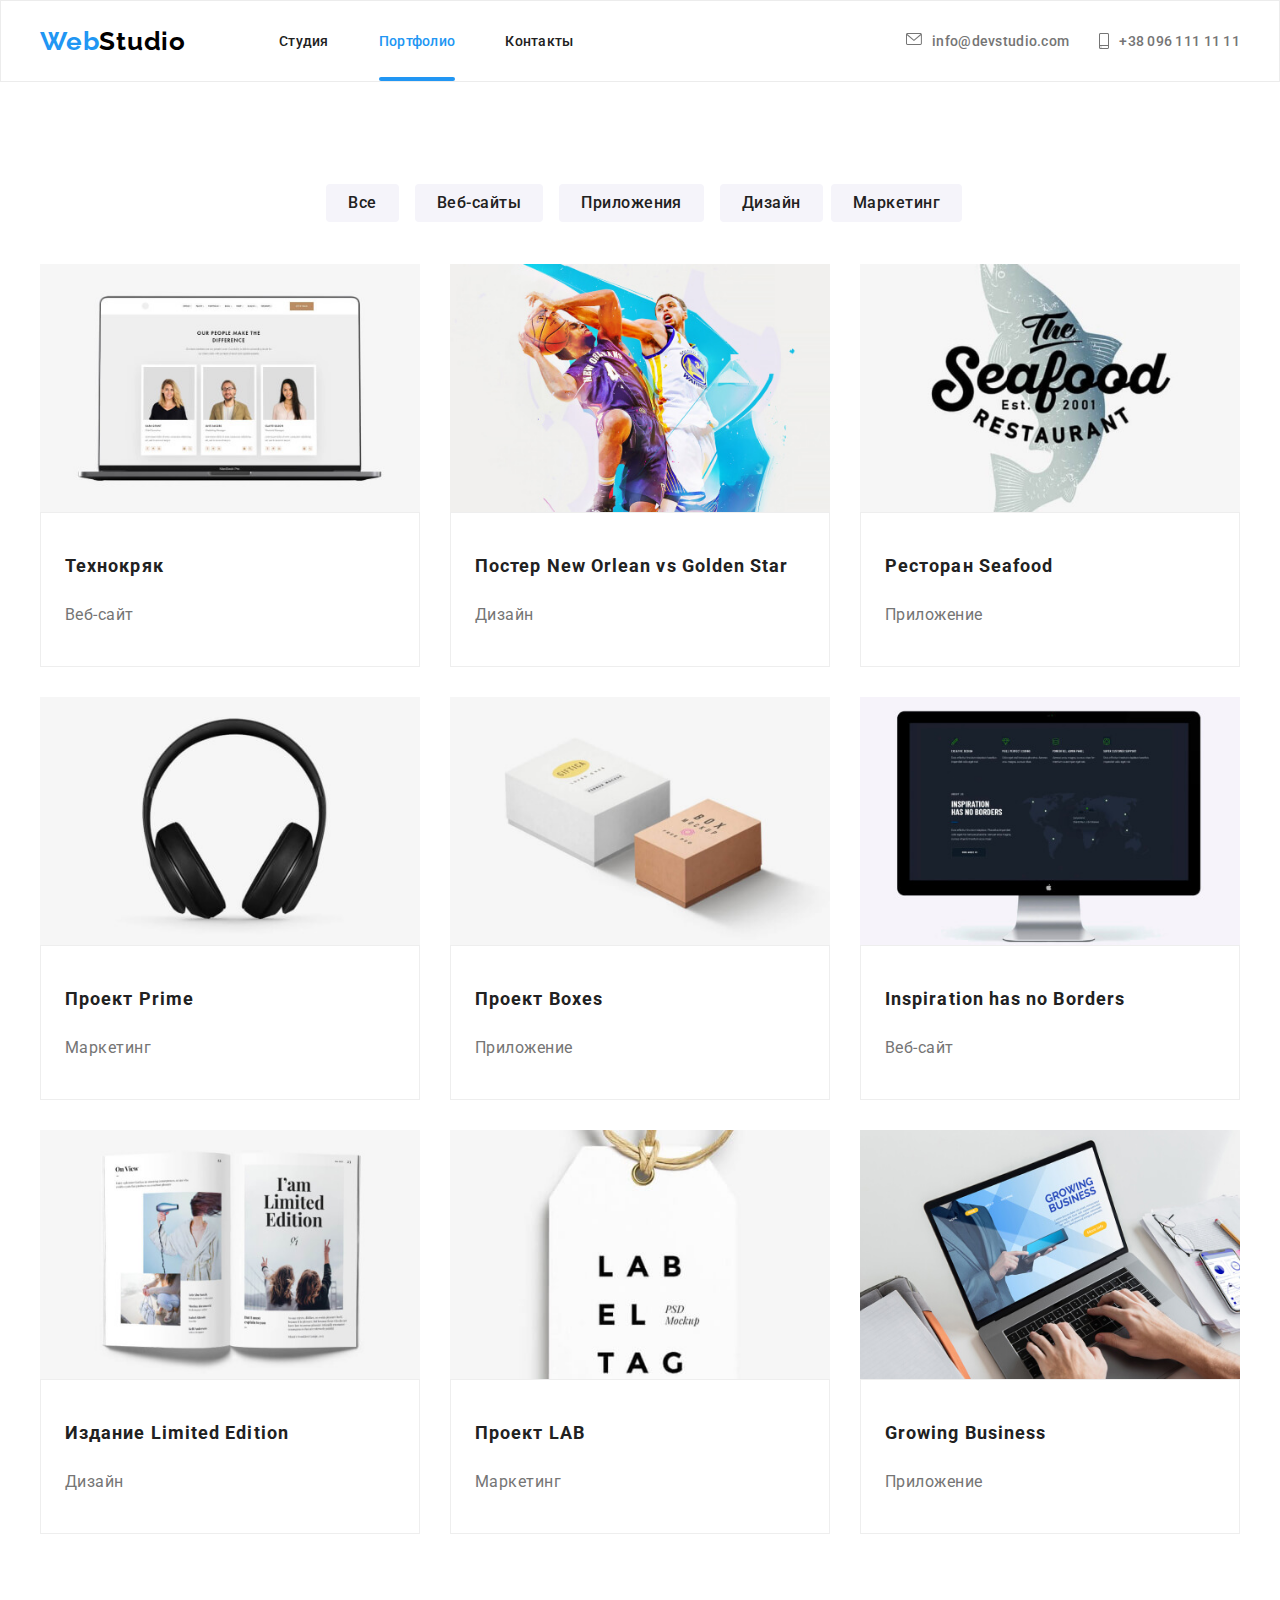
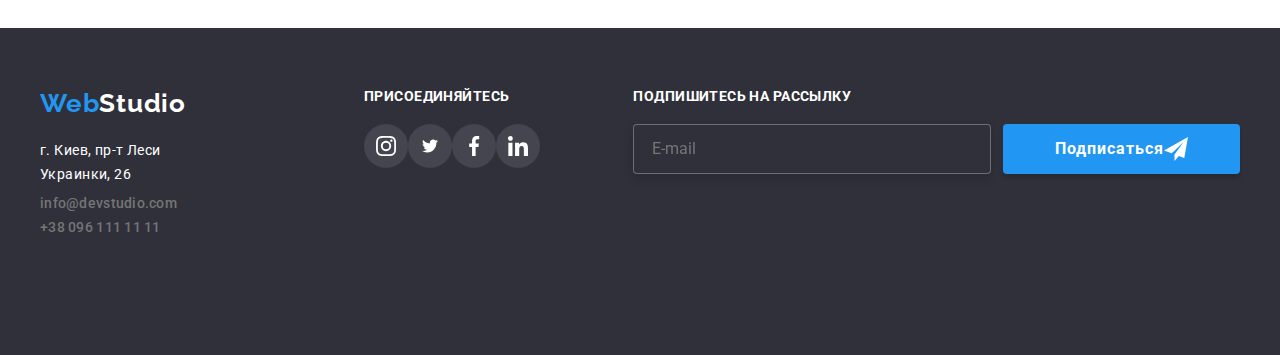
==== commit 231b2456: "updated" ====
--- a/portfolio.html
+++ b/portfolio.html
@@ -54,9 +54,9 @@
                     <li class="our-portfolio-item">
                         <a class="our-porfolio-link" href="">
                             <picture>
-                                <source srcset="./images/portfolio/portfolio-desctop-1.jpg 1px, ./images/portfolio/portfolio-desctop-1@2x.jpg 2px" media="(min-width:1200px)">
-                                <source srcset="./images/portfolio/portfolio-tablet-1.jpg 1px, ./images/portfolio/portfolio-tablet-1@2x.jpg 2px" media="(min-width:768px)">
-                                <source srcset="./images/portfolio/portfolio-mobile-1.jpg 1px, ./images/portfolio/portfolio-mobile-1@2x.jpg 2px" media="(min-width:480px)">
+                                <source srcset="./images/portfolio/portfolio-desctop-1.jpg 1px, ./images/portfolio/portfolio-desctop-1@2x.jpg 2px" media="(min-width: 1200px)">
+                                <source srcset="./images/portfolio/portfolio-tablet-1.jpg 1px, ./images/portfolio/portfolio-tablet-1@2x.jpg 2px" media="(min-width: 768px)">
+                                <source srcset="./images/portfolio/portfolio-mobile-1.jpg 1px, ./images/portfolio/portfolio-mobile-1@2x.jpg 2px" media="(min-width: 480px)">
                                 <img class="portfolio-photo" src="./images/portfolio/portfolio-mobile-1.jpg" alt="на компьютере изображенны фотографии людей"> 
                             </picture>
                         </a>
@@ -211,48 +211,50 @@
     <!--FOOTER-->
     <footer class="page-footer">
         <div class="container">
-            <div class="address-section">
-                <a class="logo" href="" aria-label="Логотип веб студия">Web<span class="logo-footer">Studio</span></a>
-                <address class="address">
-                    <p class="address-street">г. Киев, пр-т Леси Украинки, 26</p>
-                    <div class="contacts-item">
-                        <a class="header-email-link link" href="mailto:info@devstudio.com ">info@devstudio.com</a>
-                        <a class="header-tel-link link" href="tel:+380961111111">+38 096 111 11 11</a>
-                    </div>
-                </address>
-            </div>
-            <div class="join">
-                <span class="join-text">ПРИСОЕДИНЯЙТЕСЬ</span>
-                <ul class="footer-social-list list">
-                    <li class="footer-social-list-item">
-                        <a class="footer-social-list-link" href="">
-                            <svg weight="20" height="20" class="footer-social-list-svg">
-                                <use href="./images/sprite.svg#icon-instagram"></use>
-                            </svg>
-                        </a>
-                    </li>
-                    <li class="footer-social-list-item">
-                        <a class="footer-social-list-link" href="">
-                            <svg weight="20" height="16" class="footer-social-list-svg">
-                                <use href="./images/sprite.svg#icon-twitter"></use>
-                            </svg>
-                        </a>
-                    </li>
-                    <li class="footer-social-list-item">
-                        <a class="footer-social-list-link" href="">
-                            <svg weight="10" height="20" class="footer-social-list-svg">
-                                <use href="./images/sprite.svg#icon-facebook"></use>
-                            </svg>
-                        </a>
-                    </li>
-                    <li class="footer-social-list-item">
-                        <a class="footer-social-list-link" href="">
-                            <svg weight="20" height="20" class="footer-social-list-svg">
-                                <use href="./images/sprite.svg#icon-linkedin"></use>
-                            </svg>
-                        </a>
-                    </li>
-                </ul> 
+            <div class="footer-tablet-flex">
+                <div class="address-section">
+                    <a class="logo" href="" aria-label="Логотип веб студия">Web<span class="logo-footer">Studio</span></a>
+                    <address class="address">
+                        <p class="address-street">г. Киев, пр-т Леси Украинки, 26</p>
+                        <div class="footer-contacts-item">
+                            <a class="footer-email-link link" href="mailto:info@devstudio.com ">info@devstudio.com</a>
+                            <a class="footer-tel-link link" href="tel:+380961111111">+38 096 111 11 11</a>
+                        </div>
+                    </address>
+                </div>
+                <div class="join">
+                    <span class="join-text">ПРИСОЕДИНЯЙТЕСЬ</span>
+                    <ul class="footer-social-list list">
+                        <li class="footer-social-list-item">
+                            <a class="footer-social-list-link" href="">
+                                <svg weight="20" height="20" class="footer-social-list-svg">
+                                    <use href="./images/sprite.svg#icon-instagram"></use>
+                                </svg>
+                            </a>
+                        </li>
+                        <li class="footer-social-list-item">
+                            <a class="footer-social-list-link" href="">
+                                <svg weight="20" height="16" class="footer-social-list-svg">
+                                    <use href="./images/sprite.svg#icon-twitter"></use>
+                                </svg>
+                            </a>
+                        </li>
+                        <li class="footer-social-list-item">
+                            <a class="footer-social-list-link" href="">
+                                <svg weight="10" height="20" class="footer-social-list-svg">
+                                    <use href="./images/sprite.svg#icon-facebook"></use>
+                                </svg>
+                            </a>
+                        </li>
+                        <li class="footer-social-list-item">
+                            <a class="footer-social-list-link" href="">
+                                <svg weight="20" height="20" class="footer-social-list-svg">
+                                    <use href="./images/sprite.svg#icon-linkedin"></use>
+                                </svg>
+                            </a>
+                        </li>
+                    </ul> 
+                </div>
             </div>
             <div class="footer-submit">
             <span class="join-text submit">ПОДПИШИТЕСЬ НА РАССЫЛКУ</span>
--- a/css/portfolio.min.css
+++ b/css/portfolio.min.css
@@ -1,2 +1,2 @@
-body{font-family:"Roboto", sans-serif;color:#757575}.list{list-style:none;padding:0px;margin:0px}.link{text-decoration:none}.section-description{margin-top:0px;margin-bottom:0;padding-top:60px;padding-bottom:30px;font-weight:700;font-size:28px;line-height:1.179;text-align:center;letter-spacing:0.03em;color:#212121}@media screen and (min-width: 480px){current::after{content:"";display:block;height:4px;width:100%;bottom:-4px;position:absolute;background-color:#2196F3;border-radius:2px}}@media screen and (min-width: 1200px){.current::after{content:"";display:block;height:4px;width:100%;bottom:-4px;position:absolute;background-color:#2196F3;border-radius:2px}.section-description{padding-top:94px;padding-bottom:50px;font-size:36px;line-height:1.166}}.container{width:100%;padding:0 15px}@media screen and (min-width: 480px){.container{width:480px;padding:0 15px;margin:0 auto}}@media screen and (min-width: 768px){.container{width:768px}}@media screen and (min-width: 1200px){.container{width:1230px}}.logo{margin-right:93px;font-family:"Raleway", sans-serif;font-style:normal;font-weight:700;font-size:24px;line-height:1,166px;letter-spacing:0.03em;color:#2196F3;list-style:none;text-decoration:none}.logo-name-part{color:#000}.logo-footer{color:#fff}@media screen and (min-width: 1200px){.logo{font-size:26px;line-height:1.192}}.modal-button,.modal-form-btn{display:inline-block;min-width:200px;padding:10px 32px;font-weight:700;font-size:16px;line-height:1.875;align-items:center;letter-spacing:0.06em;color:#fff;background:#2196F3;box-shadow:0px 4px 4px rgba(0,0,0,0.15);border-radius:4px;border:none}.modal-form-btn{align-self:center;background:#188CE8;box-shadow:0px 4px 4px rgba(0,0,0,0.15);border-radius:4px;margin-top:40px;margin-bottom:40px;border:none}@media screen and (min-width: 480px){.header{position:relative;background-color:#fff;border:1px solid #ECECEC}.header-email-link:hover,.header-email-link:focus,.header-tel-link:hover,.header-tel-link:focus{color:#2196F3}.header-email-link,.header-tel-link{display:flex;font-weight:500;font-size:14px;line-height:1.143;letter-spacing:0.02em;color:#757575;transition:color 250ms cubic-bezier(0.4, 0, 0.2, 1)}}@media screen and (min-width: 1200px){.header-email-link,.header-tel-link{display:flex}}@media screen and (max-width: 768px){.nav-container{position:absolute;height:382px;width:100%;text-align:center;background-color:#fff}.nav-container.is-open{display:block}.navigation-list-item:not(:last-child){margin-bottom:40px}.navigation-list-link.current{color:#2196F3}.navigation-list-link:hover,.navigation-list-link:focus{color:#2196F3}.btn-burger-menu{display:inline-flex;padding:0;margin:0;width:40px;height:40px;border:none;background-color:#fff}.btn-burger-menu .icon-close{display:none}.btn-burger-menu.is-open .icon-close{display:block}.btn-burger-menu.is-open .icon-menu{display:none}}@media screen and (min-width: 768px){.main{display:flex;align-items:center;justify-content:space-between;height:80px}.navigation-list-link{position:relative;padding-top:32px;padding-bottom:28px;font-weight:500;font-size:14px;line-height:1.143;letter-spacing:0.02em;color:#212121;transition:color 250ms cubic-bezier(0.4, 0, 0.2, 1)}.navigation-list-item:not(:last-child){margin-right:50px}.navigation-list-link.current{color:#2196F3}.navigation-list-link:hover,.navigation-list-link:focus{color:#2196F3}}@media screen and (min-width: 1200px){.navigation-list-link{position:relative;padding-top:32px;padding-bottom:28px;font-weight:500;font-size:14px;line-height:1.143;letter-spacing:0.02em;color:#212121;transition:color 250ms cubic-bezier(0.4, 0, 0.2, 1)}.navigation-list-item:not(:last-child){margin-right:50px}.navigation-list-link.current{color:#2196F3}.navigation-list-link:hover,.navigation-list-link:focus{color:#2196F3}}main>.logo{align-self:center}.address-section{display:flex;flex-direction:column;justify-content:space-around;margin-right:70px}.address{display:flex;flex-direction:column;font-style:normal;color:#fff}.address-street{font-weight:normal;font-size:14px;line-height:1.714;letter-spacing:0.03em}@media screen and (min-width: 480px){.contacts{display:block}.contacts-icon-mail{align-self:center;width:16px;height:12px;fill:#757575;margin-right:10px;transition:fill 250ms cubic-bezier(0.4, 0, 0.2, 1)}.contacts-icon-tel{align-self:center;width:10px;height:16px;fill:#757575;margin-right:10px;transition:color 250ms cubic-bezier(0.4, 0, 0.2, 1)}}@media screen and (min-width: 1200px){.contacts{display:flex;margin:0}.contacts-icon-mail{align-self:center;width:16px;height:12px;fill:#757575;margin-right:10px;transition:fill 250ms cubic-bezier(0.4, 0, 0.2, 1)}.contacts-icon-tel{align-self:center;width:10px;height:16px;fill:#757575;margin-right:10px;transition:color 250ms cubic-bezier(0.4, 0, 0.2, 1)}.contacts-item{display:flex;flex-direction:column}.contacts-icon:not(:last-child){margin-right:30px}.contacts-icon .header-email-link{margin-right:50px}.header-email-link:hover .contacts-icon-mail{fill:#2196F3}.header-tel-link:hover .contacts-icon-tel{fill:#2196F3}.contacts-item>.header-email-link{margin-bottom:9px}}.portfolio{padding-top:94px;padding-bottom:94px}.portfolio-list{display:flex;flex-direction:row;flex-wrap:wrap;margin-bottom:34px}.portfolio-item{align-self:center}.portfolio-item:not(:last-child){margin:8px}@media screen and (min-width: 768px){.portfolio-list{flex-wrap:nowrap;display:flex;justify-content:center;margin-bottom:34px}}@media screen and (min-width: 1200px){.portfolio-list{flex-wrap:nowrap;display:flex;justify-content:center;margin-bottom:34px}}.our-portfolio-item{position:relative;width:100%;margin-bottom:30px;transition:box-shadow 250ms cubic-bezier(0.4, 0, 0.2, 1)}.our-portfolio-item:hover{box-shadow:0px 1px 1px rgba(0,0,0,0.12),0px 4px 4px rgba(0,0,0,0.06),1px 4px 6px rgba(0,0,0,0.16)}.our-portfolio-list{display:flex;flex-wrap:wrap}.portfolio-photo{display:block}.our-portfolio-content{background:#fff;border:1px solid #EEEEEE;box-sizing:border-box;padding:20px 24px}.portfolio-button{min-width:73px;display:inline-block;padding:6px 22px;border:0;border-radius:4px;font-weight:500;font-size:16px;line-height:1.625;text-align:center;letter-spacing:0.03em;color:#212121;background:#F5F4FA;transition:color,background-color 250ms cubic-bezier(0.4, 0, 0.2, 1)}.portfolio-button:hover,.portfolio-button:focus{font-weight:500;font-size:16px;line-height:1.625;text-align:center;letter-spacing:0.03em;color:#fff;background:#2196F3;cursor:pointer}.portfolio-name{font-weight:700;font-size:18px;line-height:2.000;letter-spacing:0.06em;color:#212121}.portfolio-type{font-weight:normal;font-size:16px;line-height:1.875;letter-spacing:0.03em;color:#757575}.overlay-portfilio-text{position:absolute;top:0;left:0;width:100%;height:294px;padding:63px 24px;background:rgba(33,150,243,0.9);opacity:0;transform:translateY(294px);transition:transform 250ms cubic-bezier(0.4, 0, 0.2, 1)}.our-portfolio-item:hover .overlay-portfilio-text{opacity:1;transform:translateY(0)}.portfolio-text{font-weight:normal;font-size:18px;line-height:1.555;letter-spacing:0.03em;color:#fff}@media screen and (min-width: 768px){.our-portfolio-item{position:relative;width:calc((100% - 30px)/2);margin-right:30px;margin-bottom:30px}.our-portfolio-item:nth-child(even){margin-right:0}.our-portfolio-item:last-child{margin-bottom:0}}@media screen and (min-width: 1200px){.our-portfolio-item{position:relative;width:calc((100% - 60px)/3);margin-right:30px;margin-bottom:30px}.our-portfolio-item:nth-child(even){margin-right:30px}.our-portfolio-item:nth-child(3n){margin-right:0}.our-portfolio-item:nth-last-child(-n+3){margin-bottom:0}}.address-section{margin-right:0}.page-footer{text-align:center;background-color:#2F303A;padding-top:60px;padding-bottom:60px}.page-footer .logo{display:block;margin-right:0}.address-street{display:block;margin-top:20px;margin-bottom:8px}.header-email-link{display:block;text-align:center;margin-bottom:8px}.header-tel-link{display:block}.join{margin-top:60px;margin-bottom:60px}.join-text{font-style:normal;font-weight:bold;font-size:14px;line-height:1.142;letter-spacing:0.03em;text-transform:uppercase;color:#fff}.footer-social-list{display:flex;justify-content:center;margin-top:20px}.footer-social-list-svg{fill:#fff}.footer-social-list-link{display:flex;justify-content:center;align-items:center;width:44px;height:44px;border-radius:50%;background:rgba(255,255,255,0.1);transition:background-color 250ms cubic-bezier(0.4, 0, 0.2, 1)}.footer-social-list-item{display:flex;justify-content:center;align-items:center}.footer-social-list-link:hover{background-color:#2196F3}.footer-submit-link{margin-top:20px;justify-content:center}.footer-submit-link .modal-button{margin-top:8px;margin-right:0;text-align:center}.footer-submit-button{height:50px;width:200px;background-color:#2196F3;box-shadow:0px 4px 4px rgba(0,0,0,0.15);border-radius:4px}.footer-submit-input::placeholder{padding-top:15px;padding-left:16px}.footer-submit-input{width:100%;height:50px;margin-right:12px;background-color:#2F303A;border:1px solid rgba(255,255,255,0.3);filter:drop-shadow(0px 4px 4px rgba(0,0,0,0.15));border-radius:4px}.footer-submit-input:focus{padding:16px;color:rgba(255,255,255,0.3)}@media screen and (min-width: 768px){.footer-tablet-flex{margin-bottom:60px;display:flex;flex-direction:row;justify-content:space-around}.address-section{display:flex}.contacts-item{display:flex;flex-direction:column}.join{margin-top:0;margin-bottom:0}.join-text{text-align:center}.footer-submit-link{display:flex;justify-content:center;flex-direction:column;text-align:center}.footer-submit{margin-left:166px;margin-right:152px}.footer-submit-input{margin-right:0;width:358px}}@media screen and (min-width: 1200px){.page-footer{text-align:start;background-color:#2F303A;padding-top:60px;padding-bottom:60px}.page-footer .container{display:flex;flex-direction:row;justify-content:space-between}.join{display:flex;flex-direction:column;width:206px;height:80px;margin-left:70px}.join-text{text-align:start}.address-section{display:flex}.header-email-link{text-align:start}.submit{display:block;margin-bottom:20px}.footer-social-list{justify-content:space-between}.footer-submit{margin-right:0;margin-left:93px}.footer-submit-link{margin-top:0;display:flex;justify-content:center;flex-direction:row;text-align:start}.footer-submit-link .modal-button{margin-top:0;display:flex;align-items:center;justify-content:space-between}.footer-submit-input{margin-right:12px}}
+body{font-family:"Roboto", sans-serif;color:#757575}.list{list-style:none;padding:0px;margin:0px}.link{text-decoration:none}.section-description{margin-top:0px;margin-bottom:0;padding-top:60px;padding-bottom:30px;font-weight:700;font-size:28px;line-height:1.179;text-align:center;letter-spacing:0.03em;color:#212121}@media screen and (min-width: 480px){.current::after{content:"";display:block;height:4px;width:100%;bottom:-4px;position:absolute;background-color:#2196F3;border-radius:2px}}@media screen and (min-width: 768px){.current::after{content:"";display:block;height:4px;width:100%;bottom:-4px;position:absolute;background-color:#2196F3;border-radius:2px}}@media screen and (min-width: 1200px){.current::after{content:"";display:block;height:4px;width:100%;bottom:-4px;position:absolute;background-color:#2196F3;border-radius:2px}.section-description{padding-top:94px;padding-bottom:50px;font-size:36px;line-height:1.166}}.container{width:100%;padding:0 15px}@media screen and (min-width: 480px){.container{width:480px;padding:0 15px;margin:0 auto}}@media screen and (min-width: 768px){.container{width:768px}}@media screen and (min-width: 1200px){.container{width:1230px}}.logo{margin-right:250px;font-family:"Raleway", sans-serif;font-style:normal;font-weight:700;font-size:24px;line-height:1,166px;letter-spacing:0.03em;color:#2196F3;list-style:none;text-decoration:none}.logo-name-part{color:#000}.logo-footer{color:#fff}@media screen and (min-width: 768px){.logo{margin-right:88px}}@media screen and (min-width: 1200px){.logo{margin-right:93px;font-size:26px;line-height:1.192}}.modal-button,.modal-form-btn{display:inline-block;min-width:200px;padding:10px 52px;font-weight:700;font-size:16px;line-height:1.875;align-items:center;letter-spacing:0.06em;color:#fff;background:#2196F3;box-shadow:0px 4px 4px rgba(0,0,0,0.15);border-radius:4px;border:none}.modal-form-btn{align-self:center;background:#188CE8;box-shadow:0px 4px 4px rgba(0,0,0,0.15);border-radius:4px;margin-top:31px;border:none}@media screen and (min-width: 768px){.modal-form-btn{align-self:center;background:#188CE8;box-shadow:0px 4px 4px rgba(0,0,0,0.15);border-radius:4px;margin-top:40px;border:none}}.address-section{margin-right:0}.page-footer{text-align:center;background-color:#2F303A;padding-top:60px;padding-bottom:60px}.page-footer .logo{display:block;margin-right:0}.address-street{display:block;margin-top:20px;margin-bottom:8px}.footer-email-link,.footer-tel-link{display:block;text-align:center;font-weight:500;font-size:14px;line-height:1.143;letter-spacing:0.02em;color:#757575;transition:color 250ms cubic-bezier(0.4, 0, 0.2, 1)}.footer-email-link:hover,.footer-email-link:focus,.footer-tel-link:hover,.footer-tel-link:focus{color:#2196F3}.footer-email-link{margin-bottom:8px}.join{margin-top:60px;margin-bottom:60px}.join-text{font-style:normal;font-weight:bold;font-size:14px;line-height:1.142;letter-spacing:0.03em;text-transform:uppercase;color:#fff}.footer-social-list{display:flex;justify-content:center;margin-top:20px}.footer-social-list-svg{fill:#fff}.footer-social-list-link{display:flex;justify-content:center;align-items:center;width:44px;height:44px;border-radius:50%;background:rgba(255,255,255,0.1);transition:background-color 250ms cubic-bezier(0.4, 0, 0.2, 1)}.footer-social-list-item{display:flex;justify-content:center;align-items:center}.footer-social-list-link:hover{background-color:#2196F3}.footer-submit-link{margin-top:20px;justify-content:center}.footer-submit-link .modal-button{margin-top:8px;margin-right:0;text-align:center}.footer-submit-button{height:50px;width:200px;background-color:#2196F3;box-shadow:0px 4px 4px rgba(0,0,0,0.15);border-radius:4px}.footer-submit-input::placeholder{padding-top:15px;padding-left:16px}.footer-submit-input{width:100%;height:50px;margin-right:12px;background-color:#2F303A;border:1px solid rgba(255,255,255,0.3);filter:drop-shadow(0px 4px 4px rgba(0,0,0,0.15));border-radius:4px}.footer-submit-input:focus{padding:16px;color:rgba(255,255,255,0.3)}@media screen and (min-width: 768px){.footer-tablet-flex{margin-bottom:60px;display:flex;flex-direction:row;justify-content:space-around}.address-section{display:flex}.contacts-item{display:flex;flex-direction:column}.join{margin-top:0;margin-bottom:0}.join-text{text-align:center}.footer-submit-link{display:flex;justify-content:center;flex-direction:column;text-align:center}.footer-submit{margin-left:166px;margin-right:152px}.footer-submit-input{margin-right:0;width:358px}}@media screen and (min-width: 1200px){.page-footer{text-align:start;background-color:#2F303A;padding-top:60px;padding-bottom:60px}.page-footer .container{display:flex;flex-direction:row;justify-content:space-between}.join{display:flex;flex-direction:column;width:206px;height:80px;margin-left:70px}.join-text{text-align:start}.address-section{display:flex}.submit{display:block;margin-bottom:20px}.footer-social-list{justify-content:space-between}.footer-submit{margin-right:0;margin-left:93px}.footer-submit-link{margin-top:0;display:flex;justify-content:center;flex-direction:row;text-align:start}.footer-submit-link .modal-button{margin-top:0;display:flex;align-items:center;justify-content:space-between}.footer-submit-input{margin-right:12px}.footer-email-link,.footer-tel-link{display:block;text-align:start}}.header{position:relative;background-color:#fff;border:1px solid #ECECEC}.header-email-link,.header-tel-link{font-weight:500;font-size:12px;line-height:1.167;letter-spacing:0.02em;color:#757575;transition:color 250ms cubic-bezier(0.4, 0, 0.2, 1)}.header-email-link:hover,.header-email-link:focus,.header-tel-link:hover,.header-tel-link:focus{color:#2196F3}.nav-container{display:none;position:absolute;top:100%;left:0;width:100%}.nav-container.is-open{display:block}.navigation>.logo{align-self:center}.navigation-list-link{position:relative;padding-top:32px;padding-bottom:28px;font-weight:500;font-size:14px;line-height:1.143;letter-spacing:0.02em;color:#212121;transition:color 250ms cubic-bezier(0.4, 0, 0.2, 1)}.navigation-list-link.current{color:#2196F3}.navigation-list-link:hover,.navigation-list-link:focus{color:#2196F3}.btn-burger-menu{display:inline-flex;align-self:center;padding:0;margin:0;width:40px;height:40px;border:none;background-color:#fff}.menu-icon{display:flex;justify-content:center;align-self:center;align-items:center}.btn-burger-menu .icon-close{display:none}.btn-burger-menu.is-open .icon-close{display:block}.btn-burger-menu.is-open .icon-menu{display:none}.contacts-icon-mail{display:flex;width:16px;height:12px;fill:#757575;margin-right:10px;transition:fill 250ms cubic-bezier(0.4, 0, 0.2, 1)}.contacts-icon-tel{display:flex;width:10px;height:16px;fill:#757575;margin-right:10px;transition:color 250ms cubic-bezier(0.4, 0, 0.2, 1)}.header-email-link:hover .contacts-icon-mail{fill:#2196F3}.header-tel-link:hover .contacts-icon-tel{fill:#2196F3}.contacts-item>.header-email-link{margin-bottom:9px}@media screen and (min-width: 768px){.header-email-link,.header-tel-link{display:flex;margin-right:0}.header-email-link{margin-bottom:10px}.btn-burger-menu{display:none}.navigation-list{display:flex;align-items:center;margin-right:84px}.navigation{display:flex}.navigation-list-item:not(:last-child){margin-right:50px}.main{display:flex;align-items:center;height:80px}.nav-container{display:flex;justify-content:space-between}}@media screen and (min-width: 1200px){.header-email-link,.header-tel-link{display:flex;font-size:14px;line-height:1.143}.header-email-link{margin-bottom:0}.main{justify-content:space-between}.contacts{display:flex}.contacts-icon-mail{display:flex}.contacts-icon:not(:last-child){margin-right:30px}.navigation-list{margin-right:305px}}.address-section{display:flex;flex-direction:column;justify-content:space-around;margin-right:70px}.address{display:flex;flex-direction:column;font-style:normal;color:#fff}.address-street{font-weight:normal;font-size:14px;line-height:1.714;letter-spacing:0.03em}.portfolio{padding-top:94px;padding-bottom:94px}.portfolio-list{display:flex;flex-direction:row;flex-wrap:wrap;margin-bottom:34px}.portfolio-item{align-self:center}.portfolio-item:not(:last-child){margin:8px}@media screen and (min-width: 768px){.portfolio-list{flex-wrap:nowrap;display:flex;justify-content:center;margin-bottom:34px}}@media screen and (min-width: 1200px){.portfolio-list{flex-wrap:nowrap;display:flex;justify-content:center;margin-bottom:34px}}.our-portfolio-item{position:relative;width:100%;margin-bottom:30px;transition:box-shadow 250ms cubic-bezier(0.4, 0, 0.2, 1)}.our-portfolio-item:hover{box-shadow:0px 1px 1px rgba(0,0,0,0.12),0px 4px 4px rgba(0,0,0,0.06),1px 4px 6px rgba(0,0,0,0.16)}.our-portfolio-list{display:flex;flex-wrap:wrap}.portfolio-photo{display:block}.our-portfolio-content{background:#fff;border:1px solid #EEEEEE;box-sizing:border-box;padding:20px 24px}.portfolio-button{min-width:73px;display:inline-block;padding:6px 22px;border:0;border-radius:4px;font-weight:500;font-size:16px;line-height:1.625;text-align:center;letter-spacing:0.03em;color:#212121;background:#F5F4FA;transition:color,background-color 250ms cubic-bezier(0.4, 0, 0.2, 1)}.portfolio-button:hover,.portfolio-button:focus{font-weight:500;font-size:16px;line-height:1.625;text-align:center;letter-spacing:0.03em;color:#fff;background:#2196F3;cursor:pointer}.portfolio-name{font-weight:700;font-size:18px;line-height:2.000;letter-spacing:0.06em;color:#212121}.portfolio-type{font-weight:normal;font-size:16px;line-height:1.875;letter-spacing:0.03em;color:#757575}.overlay-portfilio-text{position:absolute;top:0;left:0;width:100%;height:294px;padding:63px 24px;background:rgba(33,150,243,0.9);opacity:0;transform:translateY(294px);transition:transform 250ms cubic-bezier(0.4, 0, 0.2, 1)}.our-portfolio-item:hover .overlay-portfilio-text{opacity:1;transform:translateY(0)}.portfolio-text{font-weight:normal;font-size:18px;line-height:1.555;letter-spacing:0.03em;color:#fff}@media screen and (min-width: 768px){.our-portfolio-item{position:relative;width:calc((100% - 30px)/2);margin-right:30px;margin-bottom:30px}.our-portfolio-item:nth-child(even){margin-right:0}.our-portfolio-item:last-child{margin-bottom:0}.portfolio-photo{width:100%}}@media screen and (min-width: 1200px){.our-portfolio-item{position:relative;width:calc((100% - 60px)/3);margin-right:30px;margin-bottom:30px}.our-portfolio-item:nth-child(even){margin-right:30px}.our-portfolio-item:nth-child(3n){margin-right:0}.our-portfolio-item:nth-last-child(-n+3){margin-bottom:0}}
 /*# sourceMappingURL=portfolio.min.css.map */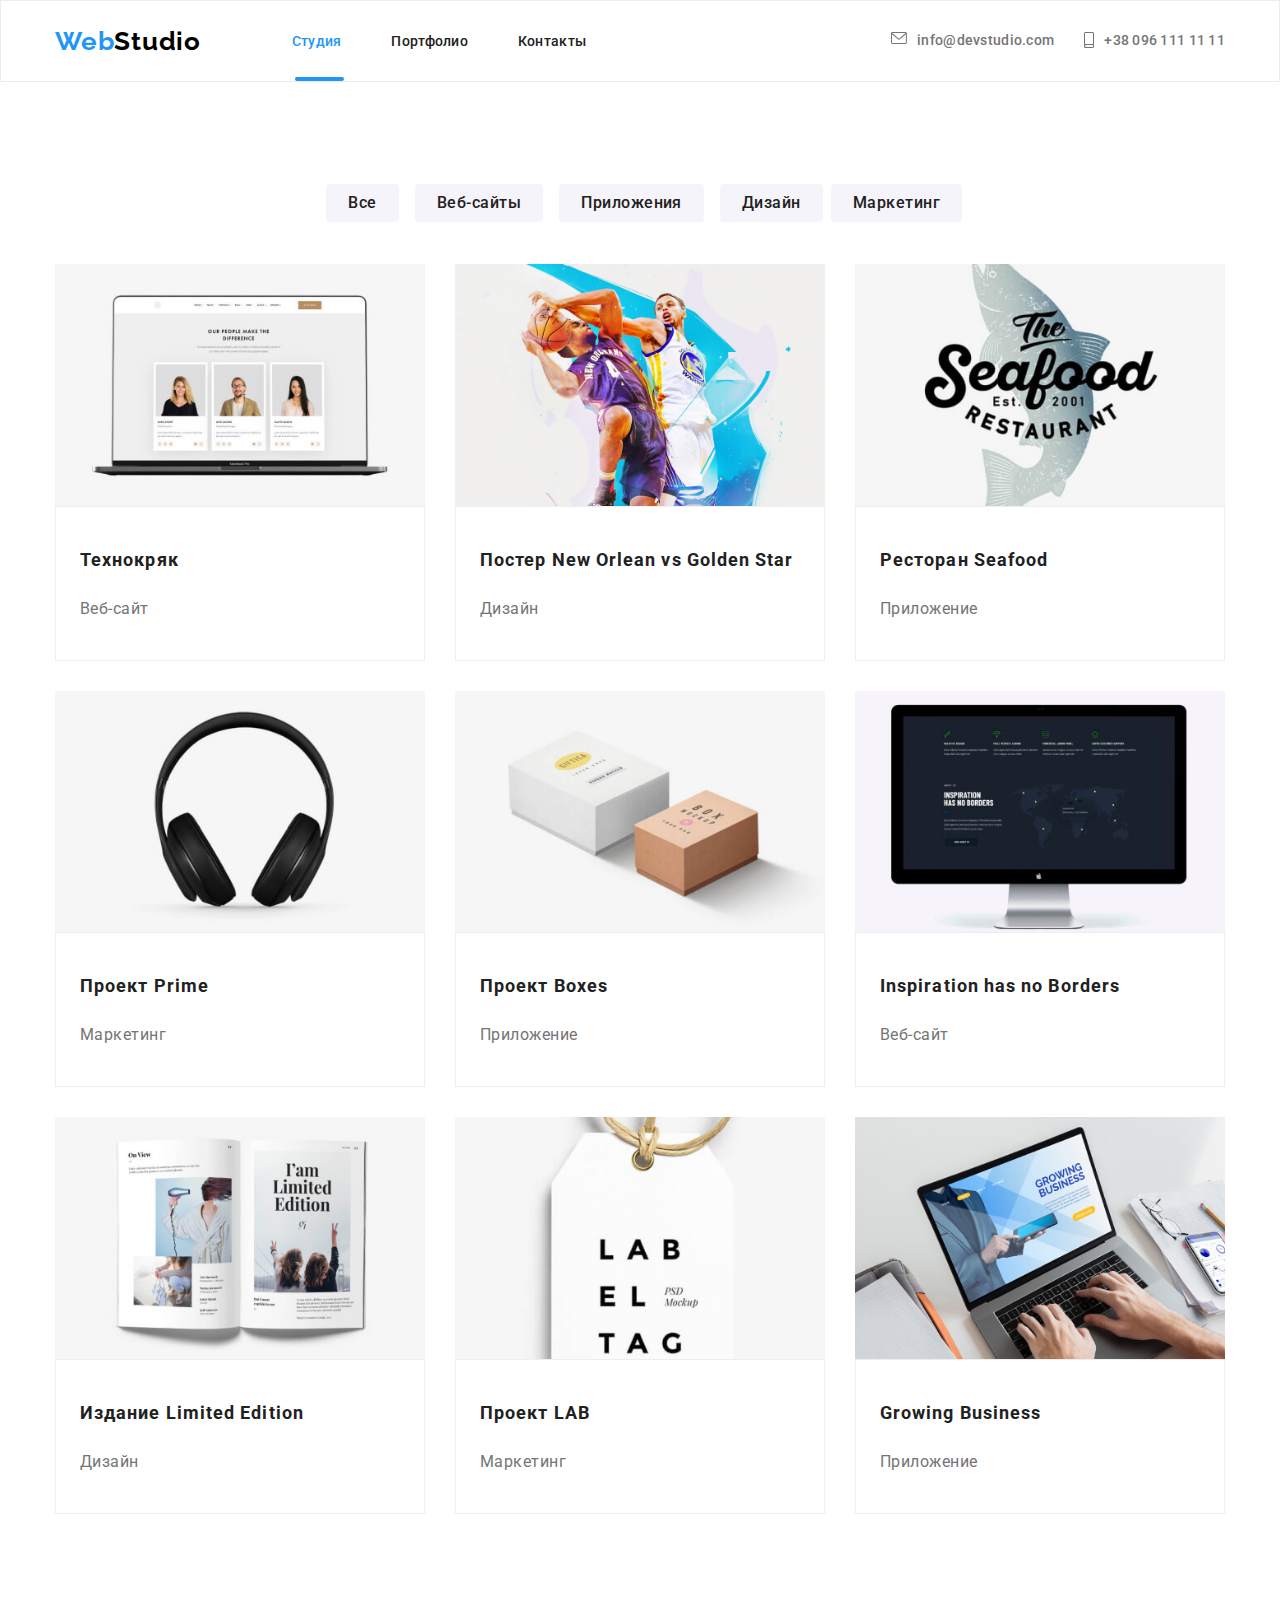
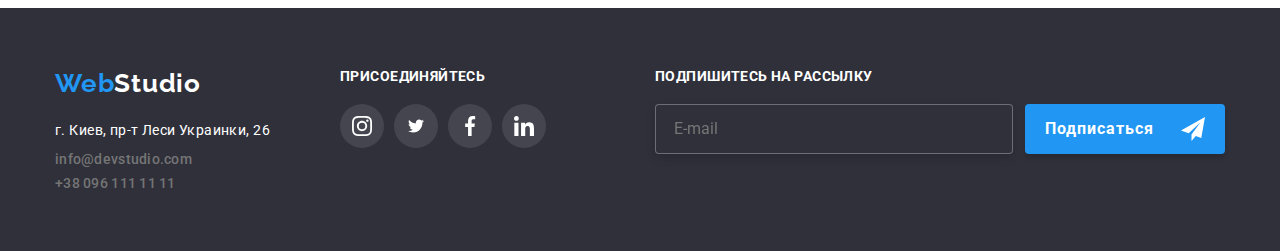
==== commit 123d8d77: "updated mobile version" ====
--- a/portfolio.html
+++ b/portfolio.html
@@ -13,34 +13,42 @@
     <!--HEADER-->
     <header class="header">
         <div class="container main">
-            <nav class="navigation">
-                <a class="logo" href="" aria-label="Логотип веб студия">Web<span class="logo-name-part">Studio</span></a>
-                <ul class="navigation-list list main">
-                    <li class="navigation-list-item"><a class="navigation-list-link link" href="./index.html">Студия</a></li>
-                    <li class="navigation-list-item"><a class="navigation-list-link link current" href="./portfolio.html">Портфолио</a></li>
-                    <li class="navigation-list-item"><a class="navigation-list-link link" href="">Контакты</a></li>
-                </ul>  
-            </nav>
-            <ul class="contacts list">
-                <li class="contacts-icon">
-                    <a class="header-email-link link" href="mailto:info@devstudio.com">
-                        <svg class="contacts-icon-mail">
-                            <use href="./images/sprite.svg#icon-envelope-hover"></use>
-                        </svg>
-                    info@devstudio.com</a>
-                </li>
-                <li>
-                    <a class="header-tel-link link" href="tel:+380961111111">
-                        <svg class="contacts-icon-tel">
-                            <use href="./images/sprite.svg#icon-smartphone"></use>
-                        </svg>
-                    +38 096 111 11 11</a>
-                </li>
-            </ul>
+            <a class="logo" href="" aria-label="Логотип веб студия">Web<span class="logo-name-part">Studio</span></a>
+            <div class="nav-container" data-menu>
+                    <nav class="navigation">
+                        <ul class="navigation-list list">
+                            <li class="navigation-list-item"><a class="navigation-list-link link current" href="./index.html">Студия</a></li>
+                            <li class="navigation-list-item"><a class="navigation-list-link link" href="./portfolio.html">Портфолио</a></li>
+                            <li class="navigation-list-item"><a class="navigation-list-link link" href="">Контакты</a></li>
+                        </ul>  
+                    </nav>
+                    <ul class="contacts list">
+                        <li class="contacts-icon">
+                            <a class="header-email-link link" href="mailto:info@devstudio.com">
+                                <svg class="contacts-icon-mail">
+                                    <use href="./images/sprite.svg#icon-envelope-hover"></use>
+                                </svg>
+                            info@devstudio.com</a>
+                        </li>
+                        <li class="contacts-icon">
+                            <a class="header-tel-link link" href="tel:+380961111111">
+                                <svg class="contacts-icon-tel">
+                                    <use href="./images/sprite.svg#icon-smartphone"></use>
+                                </svg>
+                            +38 096 111 11 11</a>
+                        </li>
+                    </ul>
+            </div>
+            <button type="button" class="btn-burger-menu" aria-expanded="false" data-menu-button>
+                <svg width="40" height="40" class="menu-icon" aria-label="Переключатель мобильного меню">
+                    <use class="icon-menu" href="./images/sprite.svg#icon-menu_40px"></use>
+                    <use class="icon-close" href="./images/sprite.svg#icon-close_40px"></use>
+                </svg>
+            </button>
         </div>
     </header>
-    <!--PORTFOLIO-->
     <main>
+            <!--PORTFOLIO-->
             <section class="portfolio">
                 <div class="container">
                     <ul class="portfolio-list list">
--- a/css/portfolio.min.css
+++ b/css/portfolio.min.css
@@ -1,2 +1,2 @@
-body{font-family:"Roboto", sans-serif;color:#757575}.list{list-style:none;padding:0px;margin:0px}.link{text-decoration:none}.section-description{margin-top:0px;margin-bottom:0;padding-top:60px;padding-bottom:30px;font-weight:700;font-size:28px;line-height:1.179;text-align:center;letter-spacing:0.03em;color:#212121}@media screen and (min-width: 480px){.current::after{content:"";display:block;height:4px;width:100%;bottom:-4px;position:absolute;background-color:#2196F3;border-radius:2px}}@media screen and (min-width: 768px){.current::after{content:"";display:block;height:4px;width:100%;bottom:-4px;position:absolute;background-color:#2196F3;border-radius:2px}}@media screen and (min-width: 1200px){.current::after{content:"";display:block;height:4px;width:100%;bottom:-4px;position:absolute;background-color:#2196F3;border-radius:2px}.section-description{padding-top:94px;padding-bottom:50px;font-size:36px;line-height:1.166}}.container{width:100%;padding:0 15px}@media screen and (min-width: 480px){.container{width:480px;padding:0 15px;margin:0 auto}}@media screen and (min-width: 768px){.container{width:768px}}@media screen and (min-width: 1200px){.container{width:1230px}}.logo{margin-right:250px;font-family:"Raleway", sans-serif;font-style:normal;font-weight:700;font-size:24px;line-height:1,166px;letter-spacing:0.03em;color:#2196F3;list-style:none;text-decoration:none}.logo-name-part{color:#000}.logo-footer{color:#fff}@media screen and (min-width: 768px){.logo{margin-right:88px}}@media screen and (min-width: 1200px){.logo{margin-right:93px;font-size:26px;line-height:1.192}}.modal-button,.modal-form-btn{display:inline-block;min-width:200px;padding:10px 52px;font-weight:700;font-size:16px;line-height:1.875;align-items:center;letter-spacing:0.06em;color:#fff;background:#2196F3;box-shadow:0px 4px 4px rgba(0,0,0,0.15);border-radius:4px;border:none}.modal-form-btn{align-self:center;background:#188CE8;box-shadow:0px 4px 4px rgba(0,0,0,0.15);border-radius:4px;margin-top:31px;border:none}@media screen and (min-width: 768px){.modal-form-btn{align-self:center;background:#188CE8;box-shadow:0px 4px 4px rgba(0,0,0,0.15);border-radius:4px;margin-top:40px;border:none}}.address-section{margin-right:0}.page-footer{text-align:center;background-color:#2F303A;padding-top:60px;padding-bottom:60px}.page-footer .logo{display:block;margin-right:0}.address-street{display:block;margin-top:20px;margin-bottom:8px}.footer-email-link,.footer-tel-link{display:block;text-align:center;font-weight:500;font-size:14px;line-height:1.143;letter-spacing:0.02em;color:#757575;transition:color 250ms cubic-bezier(0.4, 0, 0.2, 1)}.footer-email-link:hover,.footer-email-link:focus,.footer-tel-link:hover,.footer-tel-link:focus{color:#2196F3}.footer-email-link{margin-bottom:8px}.join{margin-top:60px;margin-bottom:60px}.join-text{font-style:normal;font-weight:bold;font-size:14px;line-height:1.142;letter-spacing:0.03em;text-transform:uppercase;color:#fff}.footer-social-list{display:flex;justify-content:center;margin-top:20px}.footer-social-list-svg{fill:#fff}.footer-social-list-link{display:flex;justify-content:center;align-items:center;width:44px;height:44px;border-radius:50%;background:rgba(255,255,255,0.1);transition:background-color 250ms cubic-bezier(0.4, 0, 0.2, 1)}.footer-social-list-item{display:flex;justify-content:center;align-items:center}.footer-social-list-link:hover{background-color:#2196F3}.footer-submit-link{margin-top:20px;justify-content:center}.footer-submit-link .modal-button{margin-top:8px;margin-right:0;text-align:center}.footer-submit-button{height:50px;width:200px;background-color:#2196F3;box-shadow:0px 4px 4px rgba(0,0,0,0.15);border-radius:4px}.footer-submit-input::placeholder{padding-top:15px;padding-left:16px}.footer-submit-input{width:100%;height:50px;margin-right:12px;background-color:#2F303A;border:1px solid rgba(255,255,255,0.3);filter:drop-shadow(0px 4px 4px rgba(0,0,0,0.15));border-radius:4px}.footer-submit-input:focus{padding:16px;color:rgba(255,255,255,0.3)}@media screen and (min-width: 768px){.footer-tablet-flex{margin-bottom:60px;display:flex;flex-direction:row;justify-content:space-around}.address-section{display:flex}.contacts-item{display:flex;flex-direction:column}.join{margin-top:0;margin-bottom:0}.join-text{text-align:center}.footer-submit-link{display:flex;justify-content:center;flex-direction:column;text-align:center}.footer-submit{margin-left:166px;margin-right:152px}.footer-submit-input{margin-right:0;width:358px}}@media screen and (min-width: 1200px){.page-footer{text-align:start;background-color:#2F303A;padding-top:60px;padding-bottom:60px}.page-footer .container{display:flex;flex-direction:row;justify-content:space-between}.join{display:flex;flex-direction:column;width:206px;height:80px;margin-left:70px}.join-text{text-align:start}.address-section{display:flex}.submit{display:block;margin-bottom:20px}.footer-social-list{justify-content:space-between}.footer-submit{margin-right:0;margin-left:93px}.footer-submit-link{margin-top:0;display:flex;justify-content:center;flex-direction:row;text-align:start}.footer-submit-link .modal-button{margin-top:0;display:flex;align-items:center;justify-content:space-between}.footer-submit-input{margin-right:12px}.footer-email-link,.footer-tel-link{display:block;text-align:start}}.header{position:relative;background-color:#fff;border:1px solid #ECECEC}.header-email-link,.header-tel-link{font-weight:500;font-size:12px;line-height:1.167;letter-spacing:0.02em;color:#757575;transition:color 250ms cubic-bezier(0.4, 0, 0.2, 1)}.header-email-link:hover,.header-email-link:focus,.header-tel-link:hover,.header-tel-link:focus{color:#2196F3}.nav-container{display:none;position:absolute;top:100%;left:0;width:100%}.nav-container.is-open{display:block}.navigation>.logo{align-self:center}.navigation-list-link{position:relative;padding-top:32px;padding-bottom:28px;font-weight:500;font-size:14px;line-height:1.143;letter-spacing:0.02em;color:#212121;transition:color 250ms cubic-bezier(0.4, 0, 0.2, 1)}.navigation-list-link.current{color:#2196F3}.navigation-list-link:hover,.navigation-list-link:focus{color:#2196F3}.btn-burger-menu{display:inline-flex;align-self:center;padding:0;margin:0;width:40px;height:40px;border:none;background-color:#fff}.menu-icon{display:flex;justify-content:center;align-self:center;align-items:center}.btn-burger-menu .icon-close{display:none}.btn-burger-menu.is-open .icon-close{display:block}.btn-burger-menu.is-open .icon-menu{display:none}.contacts-icon-mail{display:flex;width:16px;height:12px;fill:#757575;margin-right:10px;transition:fill 250ms cubic-bezier(0.4, 0, 0.2, 1)}.contacts-icon-tel{display:flex;width:10px;height:16px;fill:#757575;margin-right:10px;transition:color 250ms cubic-bezier(0.4, 0, 0.2, 1)}.header-email-link:hover .contacts-icon-mail{fill:#2196F3}.header-tel-link:hover .contacts-icon-tel{fill:#2196F3}.contacts-item>.header-email-link{margin-bottom:9px}@media screen and (min-width: 768px){.header-email-link,.header-tel-link{display:flex;margin-right:0}.header-email-link{margin-bottom:10px}.btn-burger-menu{display:none}.navigation-list{display:flex;align-items:center;margin-right:84px}.navigation{display:flex}.navigation-list-item:not(:last-child){margin-right:50px}.main{display:flex;align-items:center;height:80px}.nav-container{display:flex;justify-content:space-between}}@media screen and (min-width: 1200px){.header-email-link,.header-tel-link{display:flex;font-size:14px;line-height:1.143}.header-email-link{margin-bottom:0}.main{justify-content:space-between}.contacts{display:flex}.contacts-icon-mail{display:flex}.contacts-icon:not(:last-child){margin-right:30px}.navigation-list{margin-right:305px}}.address-section{display:flex;flex-direction:column;justify-content:space-around;margin-right:70px}.address{display:flex;flex-direction:column;font-style:normal;color:#fff}.address-street{font-weight:normal;font-size:14px;line-height:1.714;letter-spacing:0.03em}.portfolio{padding-top:94px;padding-bottom:94px}.portfolio-list{display:flex;flex-direction:row;flex-wrap:wrap;margin-bottom:34px}.portfolio-item{align-self:center}.portfolio-item:not(:last-child){margin:8px}@media screen and (min-width: 768px){.portfolio-list{flex-wrap:nowrap;display:flex;justify-content:center;margin-bottom:34px}}@media screen and (min-width: 1200px){.portfolio-list{flex-wrap:nowrap;display:flex;justify-content:center;margin-bottom:34px}}.our-portfolio-item{position:relative;width:100%;margin-bottom:30px;transition:box-shadow 250ms cubic-bezier(0.4, 0, 0.2, 1)}.our-portfolio-item:hover{box-shadow:0px 1px 1px rgba(0,0,0,0.12),0px 4px 4px rgba(0,0,0,0.06),1px 4px 6px rgba(0,0,0,0.16)}.our-portfolio-list{display:flex;flex-wrap:wrap}.portfolio-photo{display:block}.our-portfolio-content{background:#fff;border:1px solid #EEEEEE;box-sizing:border-box;padding:20px 24px}.portfolio-button{min-width:73px;display:inline-block;padding:6px 22px;border:0;border-radius:4px;font-weight:500;font-size:16px;line-height:1.625;text-align:center;letter-spacing:0.03em;color:#212121;background:#F5F4FA;transition:color,background-color 250ms cubic-bezier(0.4, 0, 0.2, 1)}.portfolio-button:hover,.portfolio-button:focus{font-weight:500;font-size:16px;line-height:1.625;text-align:center;letter-spacing:0.03em;color:#fff;background:#2196F3;cursor:pointer}.portfolio-name{font-weight:700;font-size:18px;line-height:2.000;letter-spacing:0.06em;color:#212121}.portfolio-type{font-weight:normal;font-size:16px;line-height:1.875;letter-spacing:0.03em;color:#757575}.overlay-portfilio-text{position:absolute;top:0;left:0;width:100%;height:294px;padding:63px 24px;background:rgba(33,150,243,0.9);opacity:0;transform:translateY(294px);transition:transform 250ms cubic-bezier(0.4, 0, 0.2, 1)}.our-portfolio-item:hover .overlay-portfilio-text{opacity:1;transform:translateY(0)}.portfolio-text{font-weight:normal;font-size:18px;line-height:1.555;letter-spacing:0.03em;color:#fff}@media screen and (min-width: 768px){.our-portfolio-item{position:relative;width:calc((100% - 30px)/2);margin-right:30px;margin-bottom:30px}.our-portfolio-item:nth-child(even){margin-right:0}.our-portfolio-item:last-child{margin-bottom:0}.portfolio-photo{width:100%}}@media screen and (min-width: 1200px){.our-portfolio-item{position:relative;width:calc((100% - 60px)/3);margin-right:30px;margin-bottom:30px}.our-portfolio-item:nth-child(even){margin-right:30px}.our-portfolio-item:nth-child(3n){margin-right:0}.our-portfolio-item:nth-last-child(-n+3){margin-bottom:0}}
+.visually-hidden{position:absolute !important;clip:rect(1px 1px 1px 1px);clip:rect(1px, 1px, 1px, 1px);padding:0 !important;border:0 !important;height:1px !important;width:1px !important;overflow:hidden}body{font-family:"Roboto", sans-serif;color:#757575}.list{list-style:none;padding:0px;margin:0px}.link{text-decoration:none}.section-description{margin-top:0px;margin-bottom:30px;font-weight:700;font-size:28px;line-height:1.179;text-align:center;letter-spacing:0.03em;color:#212121}@media screen and (min-width: 480px){.current::after{content:"";display:block;height:4px;width:100%;left:3px;bottom:-11px;position:absolute;background-color:#2196F3;border-radius:2px}}@media screen and (min-width: 768px){.current::after{content:"";display:block;height:4px;width:100%;bottom:-4px;position:absolute;background-color:#2196F3;border-radius:2px}}@media screen and (min-width: 1200px){.current::after{content:"";display:block;height:4px;width:100%;bottom:-4px;position:absolute;background-color:#2196F3;border-radius:2px}.section-description{margin-bottom:50px;font-size:36px;line-height:1.166}}.container{width:100%;padding:0 15px}@media screen and (min-width: 480px){.container{width:480px;padding:0 15px;margin:0 auto}}@media screen and (min-width: 768px){.container{width:768px}}@media screen and (min-width: 1200px){.container{width:1200px}}.logo{display:inline-flex;font-family:"Raleway", sans-serif;font-style:normal;font-weight:700;font-size:24px;line-height:1,166px;letter-spacing:0.03em;color:#2196F3;list-style:none;text-decoration:none}.logo-name-part{color:#000}.logo-footer{color:#fff}@media screen and (min-width: 768px){.logo{margin-right:88px}}@media screen and (min-width: 1200px){.logo{margin-right:0;font-size:26px;line-height:1.192}}.modal-button,.modal-form-btn{display:inline-block;min-width:200px;padding:10px 20px;font-weight:700;font-size:16px;line-height:1.875;align-items:center;letter-spacing:0.06em;color:#fff;background:#2196F3;box-shadow:0px 4px 4px rgba(0,0,0,0.15);border-radius:4px;border:none}.modal-form-btn{align-self:center;background:#188CE8;box-shadow:0px 4px 4px rgba(0,0,0,0.15);border-radius:4px;margin-top:31px;border:none}@media screen and (min-width: 768px){.modal-form-btn{align-self:center;background:#188CE8;box-shadow:0px 4px 4px rgba(0,0,0,0.15);border-radius:4px;margin-top:40px;border:none}}.backdrop{position:fixed;padding-right:15px;padding-left:15px;padding-bottom:94px;padding-top:93px;right:0;bottom:0;width:100%;height:100%;background:rgba(0,0,0,0.2);transition:all 250ms cubic-bezier(0.4, 0, 0.2, 1)}.backdrop.is-hidden{opacity:0;visibility:hidden;pointer-events:none}.backdrop.is-hidden .modal{transform:translate(-50%, -50%) scale(0)}.modal{position:absolute;top:50%;left:50%;transform:translate(-50%, -50%) scale(1);width:450px;height:609px;padding:40px;margin:0;background:#fff;box-shadow:0px 1px 3px rgba(0,0,0,0.12),0px 1px 1px rgba(0,0,0,0.14),0px 2px 1px rgba(0,0,0,0.2);border-radius:4px}.close-button{position:absolute;top:8px;right:8px;width:30px;height:30px;background:#fff;border:1px solid rgba(0,0,0,0.1);border-radius:50%;cursor:pointer;transition:all 250ms cubic-bezier(0.4, 0, 0.2, 1)}.close-button:hover{fill:#2196F3}.svg-close-button{width:11px;height:11px;transition:color 250ms cubic-bezier(0.4, 0, 0.2, 1)}.modal-form{display:flex;flex-direction:column}.modal-form-input{display:block;width:100%;height:40px;border:1px solid rgba(33,33,33,0.2);border-radius:4px;padding-left:42px;cursor:pointer}.modal-form-input:focus,.modal-form-message:focus{padding:12px 16px;outline:none;border:1px solid #2196F3}.modal-form-message:focus::placeholder{padding:6px 8px}.modal-form-message{width:370px;height:120px;border:1px solid rgba(33,33,33,0.2);border-radius:4px;resize:none;margin-bottom:20px}.modal-form-field{margin-bottom:10px}.modal-form-wrapper{display:block;position:relative;margin-top:4px;cursor:pointer}.modal-name{width:370px;height:60px;font-weight:bold;font-size:20px;line-height:1.5;text-align:center;letter-spacing:0.03em;color:#212121}.modal-form-svg-icon{position:absolute;top:50%;left:12px;transform:translateY(-50%)}.modal-form-input:focus+.modal-form-svg-icon{fill:#2196F3}.modal-form-input:focus{padding-left:42px}.modal-form-policy-label::before{display:inline-block;content:"";width:16px;height:15px;border:2px solid #212121;margin-right:8.38px}.modal-form-policy-label{font-size:14px;line-height:1.168;letter-spacing:0.03em;color:#757575}.modal-form-policy:checked+.modal-form-policy-label::before{background-color:#2196F3;background-image:url(../images/modal/Vector.png);background-repeat:no-repeat;background-position:50% 50%;border:none}.modal-form-policy-link{color:#2196F3;text-decoration:underline}.modal-form-message::placeholder{padding:12px 16px}@media screen and (min-width: 768px){.backdrop{width:100%;height:100%;position:fixed;padding-left:0;padding-right:0}.modal{position:absolute;top:50%;left:50%;transform:translate(-50%, -50%) scale(1);width:528px;height:581px;padding:40px}.modal-form-message{width:448px;height:120px}}@media screen and (min-width: 1200px){.modal-name{width:448px;height:23px;font-weight:bold;font-size:20px;line-height:1.045}.modal-form-policy-label{font-size:14px;line-height:1.714;letter-spacing:0.03em;color:#757575}}.social-list{display:flex;justify-content:center}.social-list-svg{width:20px;height:20px;transition:fill 250ms cubic-bezier(0.4, 0, 0.2, 1)}.social-list-link{display:flex;justify-content:center;align-items:center;width:44px;height:44px;fill:#AFB1B8;transition:background-color 250ms cubic-bezier(0.4, 0, 0.2, 1)}.social-list-link:hover{background-color:#2196F3;border-radius:50%}.social-list-link:hover .social-list-svg{fill:#fff}.header{position:relative;background-color:#fff}.header-email-link,.header-tel-link{font-weight:500;font-size:18px;line-height:1.167;letter-spacing:0.02em;color:#757575;transition:color 250ms cubic-bezier(0.4, 0, 0.2, 1)}.header-email-link:hover,.header-email-link:focus,.header-tel-link:hover,.header-tel-link:focus{color:#2196F3}.header-email-link:hover .contacts-icon-mail{fill:#2196F3}.header-tel-link:hover .contacts-icon-tel{fill:#2196F3}.nav-container{display:none}.nav-container.is-open{display:block;position:absolute;top:100%;left:0;width:100%;padding-top:60px;padding-bottom:60px;height:393px;min-width:480px;text-align:center;background:#fff;box-shadow:0px 4px 8px rgba(0,0,0,0.04),0px 2px 4px rgba(0,0,0,0.08),0px 1px 3px rgba(0,0,0,0.16)}.navigation>.logo{align-self:center}.navigation-list-link{position:relative;font-weight:500;font-size:18px;line-height:1.167;letter-spacing:0.02em;color:#212121;transition:color 250ms cubic-bezier(0.4, 0, 0.2, 1)}.navigation-list-item:not(:last-child){margin-bottom:40px}.navigation-list-item:last-child{margin-bottom:60px}.navigation-list-link.current{color:#2196F3}.navigation-list-link:hover,.navigation-list-link:focus{color:#2196F3}.main{display:flex;align-items:center;height:80px}.btn-burger-menu{display:inline-flex;justify-content:center;align-self:center;align-items:center;padding:0;margin-top:10px;margin-left:auto;width:40px;height:40px;border:none;background-color:#fff}.btn-burger-menu .icon-close{display:none}.btn-burger-menu.is-open .icon-close{display:block}.btn-burger-menu.is-open .icon-menu{display:none}.contacts-icon:not(:last-child){margin-bottom:16px}.contacts-icon-mail{display:inline-flex;align-items:center;width:16px;height:12px;fill:#757575;margin-right:10px;transition:fill 250ms cubic-bezier(0.4, 0, 0.2, 1)}.contacts-icon-tel{display:inline-flex;align-items:center;width:10px;height:16px;fill:#757575;margin-right:10px;transition:color 250ms cubic-bezier(0.4, 0, 0.2, 1)}.contacts-item>.header-email-link{margin-bottom:9px}@media screen and (min-width: 768px){.header{border:1px solid #ECECEC}.header-email-link,.header-tel-link{font-size:12px;line-height:1.167;display:flex;margin-right:0}.header-email-link{margin-bottom:10px}.btn-burger-menu{display:none}.btn-burger-menu.is-open{display:none}.navigation-list{display:flex;align-items:center;margin-right:84px}.navigation{display:flex}.navigation-list-link{font-size:14px;line-height:1.143;letter-spacing:0.02em;padding-top:32px;padding-bottom:28px}.navigation-list-item:not(:last-child){margin-right:50px;margin-bottom:0}.navigation-list-item:last-child{margin-bottom:0px}.contacts-icon:not(:last-child){margin-bottom:0}.nav-container{position:static;display:flex;justify-content:space-between}.nav-container.is-open{display:flex;position:static;top:0;left:0;width:100%;padding-top:0;padding-bottom:0;height:0;min-width:0;text-align:start;background:#fff;box-shadow:none}}@media screen and (min-width: 1200px){.header-email-link,.header-tel-link{display:flex;font-size:14px;line-height:1.143}.header-email-link{margin-bottom:0}.main{justify-content:space-between}.contacts{display:flex}.contacts-icon:not(:last-child){margin-right:30px}.contacts-icon-mail{display:flex}.contacts-icon-tel{display:flex}.navigation-list{margin-right:305px}}.address-section{display:flex;flex-direction:column;justify-content:space-around;margin-right:70px}.address{display:flex;flex-direction:column;font-style:normal;color:#fff}.address-street{font-weight:normal;font-size:14px;line-height:1.714;letter-spacing:0.03em}.address-section{margin-right:0}.page-footer{text-align:center;background-color:#2F303A;padding-top:60px;padding-bottom:60px}.page-footer .logo{display:block;margin-right:0}.address-street{display:block;margin-top:20px;margin-bottom:8px}.footer-email-link,.footer-tel-link{display:block;text-align:center;font-weight:500;font-size:14px;line-height:1.143;letter-spacing:0.02em;color:#757575;transition:color 250ms cubic-bezier(0.4, 0, 0.2, 1)}.footer-email-link:hover,.footer-email-link:focus,.footer-tel-link:hover,.footer-tel-link:focus{color:#2196F3}.footer-email-link{margin-bottom:8px}.join{margin-top:60px;margin-bottom:60px}.join-text{font-style:normal;font-weight:bold;font-size:14px;line-height:1.142;letter-spacing:0.03em;text-transform:uppercase;color:#fff}.footer-social-list{display:flex;justify-content:center;margin-top:20px}.footer-social-list-svg{fill:#fff}.footer-social-list-link{display:flex;justify-content:space-between;align-items:center;width:44px;height:44px;border-radius:50%;background:rgba(255,255,255,0.1);transition:background-color 250ms cubic-bezier(0.4, 0, 0.2, 1)}.footer-social-list-link:hover{background-color:#2196F3}.footer-social-list-item:not(:last-child){margin-right:10px}.footer-social-list-item{display:flex;justify-content:center;align-items:center}.footer-submit-link{margin-top:20px;justify-content:center}.footer-submit-link .modal-button{margin-top:8px;margin-right:0;text-align:center}.footer-submit-button{height:50px;width:200px;background-color:#2196F3;box-shadow:0px 4px 4px rgba(0,0,0,0.15);border-radius:4px}.footer-submit-input::placeholder{padding-top:15px;padding-left:16px}.footer-submit-input{width:100%;height:50px;margin-right:12px;background-color:#2F303A;border:1px solid rgba(255,255,255,0.3);filter:drop-shadow(0px 4px 4px rgba(0,0,0,0.15));border-radius:4px}.footer-submit-input:focus{padding:16px;color:rgba(255,255,255,0.3)}@media screen and (min-width: 768px){.footer-tablet-flex{margin-bottom:60px;display:flex;flex-direction:row;justify-content:space-around}.address-section{display:flex}.contacts-item{display:flex;flex-direction:column}.join{margin-top:0;margin-bottom:0}.join-text{text-align:center}.footer-submit{margin-left:166px;margin-right:152px}.footer-submit-input{margin-right:0;width:358px}}@media screen and (min-width: 1200px){.page-footer{text-align:start;background-color:#2F303A;padding-top:60px;padding-bottom:60px}.page-footer .container{display:flex;justify-content:space-between}.address-section{display:flex;flex-direction:column;justify-content:space-around;margin-right:70px}.join{display:flex;flex-direction:column;justify-content:space-between;height:80px}.join-text{text-align:start}.submit{display:block;margin-bottom:20px}.footer-social-list{justify-content:space-between}.footer-social-list-item{display:flex;justify-content:center;align-items:center}.footer-submit{margin-right:0;margin-left:93px}.footer-submit-link{margin-top:0;display:flex;justify-content:center;flex-direction:row;text-align:start}.footer-submit-link .modal-button{margin-top:0;display:flex;align-items:center;justify-content:space-between}.footer-submit-input{margin-right:12px}.footer-email-link,.footer-tel-link{display:flex;text-align:start}.footer-tablet-flex{justify-content:space-between;margin-bottom:0}}.portfolio{padding-top:94px;padding-bottom:94px}.portfolio-list{display:flex;flex-direction:row;flex-wrap:wrap;margin-bottom:34px}.portfolio-item{align-self:center}.portfolio-item:not(:last-child){margin:8px}@media screen and (min-width: 768px){.portfolio-list{flex-wrap:nowrap;display:flex;justify-content:center;margin-bottom:34px}}@media screen and (min-width: 1200px){.portfolio-list{flex-wrap:nowrap;display:flex;justify-content:center;margin-bottom:34px}}.our-portfolio-item{position:relative;width:100%;margin-bottom:30px;transition:box-shadow 250ms cubic-bezier(0.4, 0, 0.2, 1)}.our-portfolio-item:hover{box-shadow:0px 1px 1px rgba(0,0,0,0.12),0px 4px 4px rgba(0,0,0,0.06),1px 4px 6px rgba(0,0,0,0.16)}.our-portfolio-list{display:flex;flex-wrap:wrap}.portfolio-photo{display:block}.our-portfolio-content{background:#fff;border:1px solid #EEEEEE;box-sizing:border-box;padding:20px 24px}.portfolio-button{min-width:73px;display:inline-block;padding:6px 22px;border:0;border-radius:4px;font-weight:500;font-size:16px;line-height:1.625;text-align:center;letter-spacing:0.03em;color:#212121;background:#F5F4FA;transition:color,background-color 250ms cubic-bezier(0.4, 0, 0.2, 1)}.portfolio-button:hover,.portfolio-button:focus{font-weight:500;font-size:16px;line-height:1.625;text-align:center;letter-spacing:0.03em;color:#fff;background:#2196F3;cursor:pointer}.portfolio-name{font-weight:700;font-size:18px;line-height:2.000;letter-spacing:0.06em;color:#212121}.portfolio-type{font-weight:normal;font-size:16px;line-height:1.875;letter-spacing:0.03em;color:#757575}.overlay-portfilio-text{position:absolute;top:0;left:0;width:100%;height:294px;padding:63px 24px;background:rgba(33,150,243,0.9);opacity:0;transform:translateY(294px);transition:transform 250ms cubic-bezier(0.4, 0, 0.2, 1)}.our-portfolio-item:hover .overlay-portfilio-text{opacity:1;transform:translateY(0)}.portfolio-text{font-weight:normal;font-size:18px;line-height:1.555;letter-spacing:0.03em;color:#fff}@media screen and (min-width: 768px){.our-portfolio-item{position:relative;width:calc((100% - 30px)/2);margin-right:30px;margin-bottom:30px}.our-portfolio-item:nth-child(even){margin-right:0}.our-portfolio-item:last-child{margin-bottom:0}.portfolio-photo{width:100%}}@media screen and (min-width: 1200px){.our-portfolio-item{position:relative;width:calc((100% - 60px)/3);margin-right:30px;margin-bottom:30px}.our-portfolio-item:nth-child(even){margin-right:30px}.our-portfolio-item:nth-child(3n){margin-right:0}.our-portfolio-item:nth-last-child(-n+3){margin-bottom:0}}
 /*# sourceMappingURL=portfolio.min.css.map */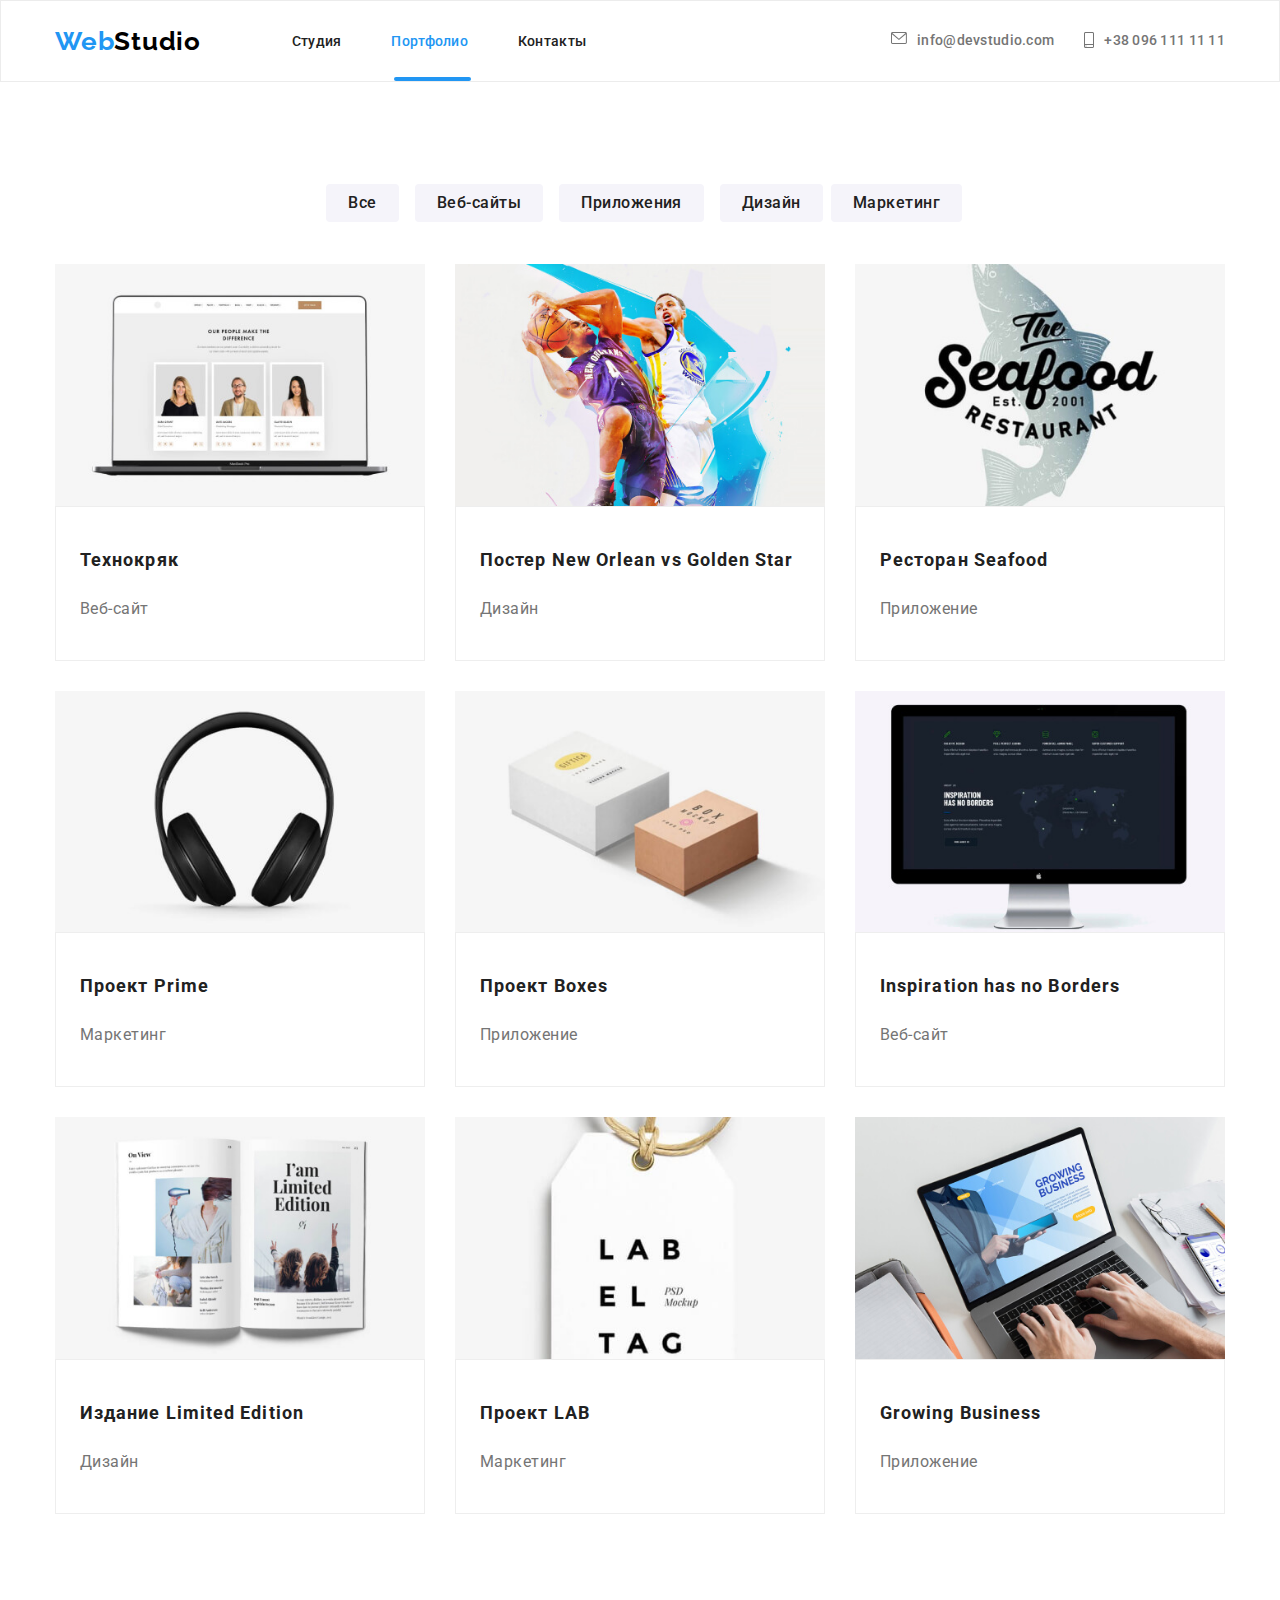
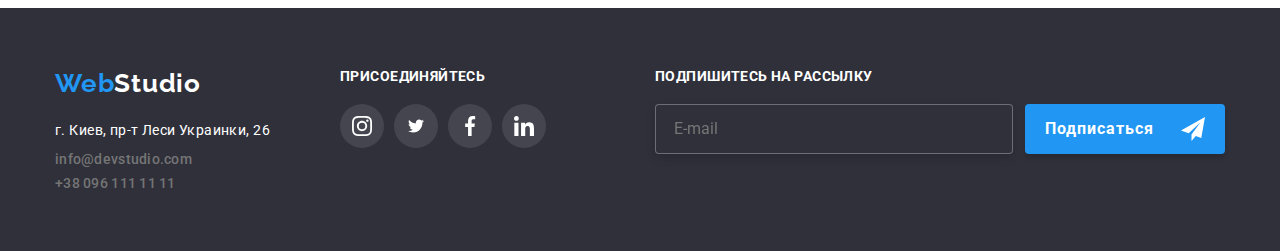
==== commit a19d0c7d: "correction done" ====
--- a/portfolio.html
+++ b/portfolio.html
@@ -17,8 +17,8 @@
             <div class="nav-container" data-menu>
                     <nav class="navigation">
                         <ul class="navigation-list list">
-                            <li class="navigation-list-item"><a class="navigation-list-link link current" href="./index.html">Студия</a></li>
-                            <li class="navigation-list-item"><a class="navigation-list-link link" href="./portfolio.html">Портфолио</a></li>
+                            <li class="navigation-list-item"><a class="navigation-list-link link" href="./index.html">Студия</a></li>
+                            <li class="navigation-list-item"><a class="navigation-list-link link current" href="./portfolio.html">Портфолио</a></li>
                             <li class="navigation-list-item"><a class="navigation-list-link link" href="">Контакты</a></li>
                         </ul>  
                     </nav>
@@ -277,5 +277,7 @@
             </div>
         </div>
     </footer>
+
+    <script src="./js/menu.js"></script>
 </body>
 </html>--- a/css/portfolio.min.css
+++ b/css/portfolio.min.css
@@ -1,2 +1,2 @@
-.visually-hidden{position:absolute !important;clip:rect(1px 1px 1px 1px);clip:rect(1px, 1px, 1px, 1px);padding:0 !important;border:0 !important;height:1px !important;width:1px !important;overflow:hidden}body{font-family:"Roboto", sans-serif;color:#757575}.list{list-style:none;padding:0px;margin:0px}.link{text-decoration:none}.section-description{margin-top:0px;margin-bottom:30px;font-weight:700;font-size:28px;line-height:1.179;text-align:center;letter-spacing:0.03em;color:#212121}@media screen and (min-width: 480px){.current::after{content:"";display:block;height:4px;width:100%;left:3px;bottom:-11px;position:absolute;background-color:#2196F3;border-radius:2px}}@media screen and (min-width: 768px){.current::after{content:"";display:block;height:4px;width:100%;bottom:-4px;position:absolute;background-color:#2196F3;border-radius:2px}}@media screen and (min-width: 1200px){.current::after{content:"";display:block;height:4px;width:100%;bottom:-4px;position:absolute;background-color:#2196F3;border-radius:2px}.section-description{margin-bottom:50px;font-size:36px;line-height:1.166}}.container{width:100%;padding:0 15px}@media screen and (min-width: 480px){.container{width:480px;padding:0 15px;margin:0 auto}}@media screen and (min-width: 768px){.container{width:768px}}@media screen and (min-width: 1200px){.container{width:1200px}}.logo{display:inline-flex;font-family:"Raleway", sans-serif;font-style:normal;font-weight:700;font-size:24px;line-height:1,166px;letter-spacing:0.03em;color:#2196F3;list-style:none;text-decoration:none}.logo-name-part{color:#000}.logo-footer{color:#fff}@media screen and (min-width: 768px){.logo{margin-right:88px}}@media screen and (min-width: 1200px){.logo{margin-right:0;font-size:26px;line-height:1.192}}.modal-button,.modal-form-btn{display:inline-block;min-width:200px;padding:10px 20px;font-weight:700;font-size:16px;line-height:1.875;align-items:center;letter-spacing:0.06em;color:#fff;background:#2196F3;box-shadow:0px 4px 4px rgba(0,0,0,0.15);border-radius:4px;border:none}.modal-form-btn{align-self:center;background:#188CE8;box-shadow:0px 4px 4px rgba(0,0,0,0.15);border-radius:4px;margin-top:31px;border:none}@media screen and (min-width: 768px){.modal-form-btn{align-self:center;background:#188CE8;box-shadow:0px 4px 4px rgba(0,0,0,0.15);border-radius:4px;margin-top:40px;border:none}}.backdrop{position:fixed;padding-right:15px;padding-left:15px;padding-bottom:94px;padding-top:93px;right:0;bottom:0;width:100%;height:100%;background:rgba(0,0,0,0.2);transition:all 250ms cubic-bezier(0.4, 0, 0.2, 1)}.backdrop.is-hidden{opacity:0;visibility:hidden;pointer-events:none}.backdrop.is-hidden .modal{transform:translate(-50%, -50%) scale(0)}.modal{position:absolute;top:50%;left:50%;transform:translate(-50%, -50%) scale(1);width:450px;height:609px;padding:40px;margin:0;background:#fff;box-shadow:0px 1px 3px rgba(0,0,0,0.12),0px 1px 1px rgba(0,0,0,0.14),0px 2px 1px rgba(0,0,0,0.2);border-radius:4px}.close-button{position:absolute;top:8px;right:8px;width:30px;height:30px;background:#fff;border:1px solid rgba(0,0,0,0.1);border-radius:50%;cursor:pointer;transition:all 250ms cubic-bezier(0.4, 0, 0.2, 1)}.close-button:hover{fill:#2196F3}.svg-close-button{width:11px;height:11px;transition:color 250ms cubic-bezier(0.4, 0, 0.2, 1)}.modal-form{display:flex;flex-direction:column}.modal-form-input{display:block;width:100%;height:40px;border:1px solid rgba(33,33,33,0.2);border-radius:4px;padding-left:42px;cursor:pointer}.modal-form-input:focus,.modal-form-message:focus{padding:12px 16px;outline:none;border:1px solid #2196F3}.modal-form-message:focus::placeholder{padding:6px 8px}.modal-form-message{width:370px;height:120px;border:1px solid rgba(33,33,33,0.2);border-radius:4px;resize:none;margin-bottom:20px}.modal-form-field{margin-bottom:10px}.modal-form-wrapper{display:block;position:relative;margin-top:4px;cursor:pointer}.modal-name{width:370px;height:60px;font-weight:bold;font-size:20px;line-height:1.5;text-align:center;letter-spacing:0.03em;color:#212121}.modal-form-svg-icon{position:absolute;top:50%;left:12px;transform:translateY(-50%)}.modal-form-input:focus+.modal-form-svg-icon{fill:#2196F3}.modal-form-input:focus{padding-left:42px}.modal-form-policy-label::before{display:inline-block;content:"";width:16px;height:15px;border:2px solid #212121;margin-right:8.38px}.modal-form-policy-label{font-size:14px;line-height:1.168;letter-spacing:0.03em;color:#757575}.modal-form-policy:checked+.modal-form-policy-label::before{background-color:#2196F3;background-image:url(../images/modal/Vector.png);background-repeat:no-repeat;background-position:50% 50%;border:none}.modal-form-policy-link{color:#2196F3;text-decoration:underline}.modal-form-message::placeholder{padding:12px 16px}@media screen and (min-width: 768px){.backdrop{width:100%;height:100%;position:fixed;padding-left:0;padding-right:0}.modal{position:absolute;top:50%;left:50%;transform:translate(-50%, -50%) scale(1);width:528px;height:581px;padding:40px}.modal-form-message{width:448px;height:120px}}@media screen and (min-width: 1200px){.modal-name{width:448px;height:23px;font-weight:bold;font-size:20px;line-height:1.045}.modal-form-policy-label{font-size:14px;line-height:1.714;letter-spacing:0.03em;color:#757575}}.social-list{display:flex;justify-content:center}.social-list-svg{width:20px;height:20px;transition:fill 250ms cubic-bezier(0.4, 0, 0.2, 1)}.social-list-link{display:flex;justify-content:center;align-items:center;width:44px;height:44px;fill:#AFB1B8;transition:background-color 250ms cubic-bezier(0.4, 0, 0.2, 1)}.social-list-link:hover{background-color:#2196F3;border-radius:50%}.social-list-link:hover .social-list-svg{fill:#fff}.header{position:relative;background-color:#fff}.header-email-link,.header-tel-link{font-weight:500;font-size:18px;line-height:1.167;letter-spacing:0.02em;color:#757575;transition:color 250ms cubic-bezier(0.4, 0, 0.2, 1)}.header-email-link:hover,.header-email-link:focus,.header-tel-link:hover,.header-tel-link:focus{color:#2196F3}.header-email-link:hover .contacts-icon-mail{fill:#2196F3}.header-tel-link:hover .contacts-icon-tel{fill:#2196F3}.nav-container{display:none}.nav-container.is-open{display:block;position:absolute;top:100%;left:0;width:100%;padding-top:60px;padding-bottom:60px;height:393px;min-width:480px;text-align:center;background:#fff;box-shadow:0px 4px 8px rgba(0,0,0,0.04),0px 2px 4px rgba(0,0,0,0.08),0px 1px 3px rgba(0,0,0,0.16)}.navigation>.logo{align-self:center}.navigation-list-link{position:relative;font-weight:500;font-size:18px;line-height:1.167;letter-spacing:0.02em;color:#212121;transition:color 250ms cubic-bezier(0.4, 0, 0.2, 1)}.navigation-list-item:not(:last-child){margin-bottom:40px}.navigation-list-item:last-child{margin-bottom:60px}.navigation-list-link.current{color:#2196F3}.navigation-list-link:hover,.navigation-list-link:focus{color:#2196F3}.main{display:flex;align-items:center;height:80px}.btn-burger-menu{display:inline-flex;justify-content:center;align-self:center;align-items:center;padding:0;margin-top:10px;margin-left:auto;width:40px;height:40px;border:none;background-color:#fff}.btn-burger-menu .icon-close{display:none}.btn-burger-menu.is-open .icon-close{display:block}.btn-burger-menu.is-open .icon-menu{display:none}.contacts-icon:not(:last-child){margin-bottom:16px}.contacts-icon-mail{display:inline-flex;align-items:center;width:16px;height:12px;fill:#757575;margin-right:10px;transition:fill 250ms cubic-bezier(0.4, 0, 0.2, 1)}.contacts-icon-tel{display:inline-flex;align-items:center;width:10px;height:16px;fill:#757575;margin-right:10px;transition:color 250ms cubic-bezier(0.4, 0, 0.2, 1)}.contacts-item>.header-email-link{margin-bottom:9px}@media screen and (min-width: 768px){.header{border:1px solid #ECECEC}.header-email-link,.header-tel-link{font-size:12px;line-height:1.167;display:flex;margin-right:0}.header-email-link{margin-bottom:10px}.btn-burger-menu{display:none}.btn-burger-menu.is-open{display:none}.navigation-list{display:flex;align-items:center;margin-right:84px}.navigation{display:flex}.navigation-list-link{font-size:14px;line-height:1.143;letter-spacing:0.02em;padding-top:32px;padding-bottom:28px}.navigation-list-item:not(:last-child){margin-right:50px;margin-bottom:0}.navigation-list-item:last-child{margin-bottom:0px}.contacts-icon:not(:last-child){margin-bottom:0}.nav-container{position:static;display:flex;justify-content:space-between}.nav-container.is-open{display:flex;position:static;top:0;left:0;width:100%;padding-top:0;padding-bottom:0;height:0;min-width:0;text-align:start;background:#fff;box-shadow:none}}@media screen and (min-width: 1200px){.header-email-link,.header-tel-link{display:flex;font-size:14px;line-height:1.143}.header-email-link{margin-bottom:0}.main{justify-content:space-between}.contacts{display:flex}.contacts-icon:not(:last-child){margin-right:30px}.contacts-icon-mail{display:flex}.contacts-icon-tel{display:flex}.navigation-list{margin-right:305px}}.address-section{display:flex;flex-direction:column;justify-content:space-around;margin-right:70px}.address{display:flex;flex-direction:column;font-style:normal;color:#fff}.address-street{font-weight:normal;font-size:14px;line-height:1.714;letter-spacing:0.03em}.address-section{margin-right:0}.page-footer{text-align:center;background-color:#2F303A;padding-top:60px;padding-bottom:60px}.page-footer .logo{display:block;margin-right:0}.address-street{display:block;margin-top:20px;margin-bottom:8px}.footer-email-link,.footer-tel-link{display:block;text-align:center;font-weight:500;font-size:14px;line-height:1.143;letter-spacing:0.02em;color:#757575;transition:color 250ms cubic-bezier(0.4, 0, 0.2, 1)}.footer-email-link:hover,.footer-email-link:focus,.footer-tel-link:hover,.footer-tel-link:focus{color:#2196F3}.footer-email-link{margin-bottom:8px}.join{margin-top:60px;margin-bottom:60px}.join-text{font-style:normal;font-weight:bold;font-size:14px;line-height:1.142;letter-spacing:0.03em;text-transform:uppercase;color:#fff}.footer-social-list{display:flex;justify-content:center;margin-top:20px}.footer-social-list-svg{fill:#fff}.footer-social-list-link{display:flex;justify-content:space-between;align-items:center;width:44px;height:44px;border-radius:50%;background:rgba(255,255,255,0.1);transition:background-color 250ms cubic-bezier(0.4, 0, 0.2, 1)}.footer-social-list-link:hover{background-color:#2196F3}.footer-social-list-item:not(:last-child){margin-right:10px}.footer-social-list-item{display:flex;justify-content:center;align-items:center}.footer-submit-link{margin-top:20px;justify-content:center}.footer-submit-link .modal-button{margin-top:8px;margin-right:0;text-align:center}.footer-submit-button{height:50px;width:200px;background-color:#2196F3;box-shadow:0px 4px 4px rgba(0,0,0,0.15);border-radius:4px}.footer-submit-input::placeholder{padding-top:15px;padding-left:16px}.footer-submit-input{width:100%;height:50px;margin-right:12px;background-color:#2F303A;border:1px solid rgba(255,255,255,0.3);filter:drop-shadow(0px 4px 4px rgba(0,0,0,0.15));border-radius:4px}.footer-submit-input:focus{padding:16px;color:rgba(255,255,255,0.3)}@media screen and (min-width: 768px){.footer-tablet-flex{margin-bottom:60px;display:flex;flex-direction:row;justify-content:space-around}.address-section{display:flex}.contacts-item{display:flex;flex-direction:column}.join{margin-top:0;margin-bottom:0}.join-text{text-align:center}.footer-submit{margin-left:166px;margin-right:152px}.footer-submit-input{margin-right:0;width:358px}}@media screen and (min-width: 1200px){.page-footer{text-align:start;background-color:#2F303A;padding-top:60px;padding-bottom:60px}.page-footer .container{display:flex;justify-content:space-between}.address-section{display:flex;flex-direction:column;justify-content:space-around;margin-right:70px}.join{display:flex;flex-direction:column;justify-content:space-between;height:80px}.join-text{text-align:start}.submit{display:block;margin-bottom:20px}.footer-social-list{justify-content:space-between}.footer-social-list-item{display:flex;justify-content:center;align-items:center}.footer-submit{margin-right:0;margin-left:93px}.footer-submit-link{margin-top:0;display:flex;justify-content:center;flex-direction:row;text-align:start}.footer-submit-link .modal-button{margin-top:0;display:flex;align-items:center;justify-content:space-between}.footer-submit-input{margin-right:12px}.footer-email-link,.footer-tel-link{display:flex;text-align:start}.footer-tablet-flex{justify-content:space-between;margin-bottom:0}}.portfolio{padding-top:94px;padding-bottom:94px}.portfolio-list{display:flex;flex-direction:row;flex-wrap:wrap;margin-bottom:34px}.portfolio-item{align-self:center}.portfolio-item:not(:last-child){margin:8px}@media screen and (min-width: 768px){.portfolio-list{flex-wrap:nowrap;display:flex;justify-content:center;margin-bottom:34px}}@media screen and (min-width: 1200px){.portfolio-list{flex-wrap:nowrap;display:flex;justify-content:center;margin-bottom:34px}}.our-portfolio-item{position:relative;width:100%;margin-bottom:30px;transition:box-shadow 250ms cubic-bezier(0.4, 0, 0.2, 1)}.our-portfolio-item:hover{box-shadow:0px 1px 1px rgba(0,0,0,0.12),0px 4px 4px rgba(0,0,0,0.06),1px 4px 6px rgba(0,0,0,0.16)}.our-portfolio-list{display:flex;flex-wrap:wrap}.portfolio-photo{display:block}.our-portfolio-content{background:#fff;border:1px solid #EEEEEE;box-sizing:border-box;padding:20px 24px}.portfolio-button{min-width:73px;display:inline-block;padding:6px 22px;border:0;border-radius:4px;font-weight:500;font-size:16px;line-height:1.625;text-align:center;letter-spacing:0.03em;color:#212121;background:#F5F4FA;transition:color,background-color 250ms cubic-bezier(0.4, 0, 0.2, 1)}.portfolio-button:hover,.portfolio-button:focus{font-weight:500;font-size:16px;line-height:1.625;text-align:center;letter-spacing:0.03em;color:#fff;background:#2196F3;cursor:pointer}.portfolio-name{font-weight:700;font-size:18px;line-height:2.000;letter-spacing:0.06em;color:#212121}.portfolio-type{font-weight:normal;font-size:16px;line-height:1.875;letter-spacing:0.03em;color:#757575}.overlay-portfilio-text{position:absolute;top:0;left:0;width:100%;height:294px;padding:63px 24px;background:rgba(33,150,243,0.9);opacity:0;transform:translateY(294px);transition:transform 250ms cubic-bezier(0.4, 0, 0.2, 1)}.our-portfolio-item:hover .overlay-portfilio-text{opacity:1;transform:translateY(0)}.portfolio-text{font-weight:normal;font-size:18px;line-height:1.555;letter-spacing:0.03em;color:#fff}@media screen and (min-width: 768px){.our-portfolio-item{position:relative;width:calc((100% - 30px)/2);margin-right:30px;margin-bottom:30px}.our-portfolio-item:nth-child(even){margin-right:0}.our-portfolio-item:last-child{margin-bottom:0}.portfolio-photo{width:100%}}@media screen and (min-width: 1200px){.our-portfolio-item{position:relative;width:calc((100% - 60px)/3);margin-right:30px;margin-bottom:30px}.our-portfolio-item:nth-child(even){margin-right:30px}.our-portfolio-item:nth-child(3n){margin-right:0}.our-portfolio-item:nth-last-child(-n+3){margin-bottom:0}}
+.visually-hidden{position:absolute !important;clip:rect(1px 1px 1px 1px);clip:rect(1px, 1px, 1px, 1px);padding:0 !important;border:0 !important;height:1px !important;width:1px !important;overflow:hidden}body{font-family:"Roboto", sans-serif;color:#757575}@media screen and (min-width: 320px) and (max-width: 767px){body{min-width:480px}}.list{list-style:none;padding:0px;margin:0px}.link{text-decoration:none}.section-description{margin-top:0px;margin-bottom:30px;font-weight:700;font-size:28px;line-height:1.179;text-align:center;letter-spacing:0.03em;color:#212121}@media screen and (min-width: 480px){.current::after{content:"";display:block;height:4px;width:100%;left:3px;bottom:-11px;position:absolute;background-color:#2196F3;border-radius:2px}}@media screen and (min-width: 768px){.current::after{content:"";display:block;height:4px;width:100%;bottom:-4px;position:absolute;background-color:#2196F3;border-radius:2px}}@media screen and (min-width: 1200px){.current::after{content:"";display:block;height:4px;width:100%;bottom:-4px;position:absolute;background-color:#2196F3;border-radius:2px}.section-description{margin-bottom:50px;font-size:36px;line-height:1.166}}.container{width:100%;padding:0 15px}@media screen and (min-width: 480px){.container{width:480px;padding:0 15px;margin:0 auto}}@media screen and (min-width: 768px){.container{width:768px}}@media screen and (min-width: 1200px){.container{width:1200px}}.logo{display:inline-flex;font-family:"Raleway", sans-serif;font-style:normal;font-weight:700;font-size:24px;line-height:1,166px;letter-spacing:0.03em;color:#2196F3;list-style:none;text-decoration:none}.logo-name-part{color:#000}.logo-footer{color:#fff}@media screen and (min-width: 768px){.logo{margin-right:88px}}@media screen and (min-width: 1200px){.logo{margin-right:0;font-size:26px;line-height:1.192}}.modal-button,.modal-form-btn{display:inline-block;min-width:200px;padding:10px 20px;font-weight:700;font-size:16px;line-height:1.875;align-items:center;letter-spacing:0.06em;color:#fff;background:#2196F3;box-shadow:0px 4px 4px rgba(0,0,0,0.15);border-radius:4px;border:none}.modal-form-btn{align-self:center;background:#188CE8;box-shadow:0px 4px 4px rgba(0,0,0,0.15);border-radius:4px;margin-top:31px;border:none}@media screen and (min-width: 768px){.modal-form-btn{align-self:center;background:#188CE8;box-shadow:0px 4px 4px rgba(0,0,0,0.15);border-radius:4px;margin-top:40px;border:none}}.backdrop{position:fixed;padding-right:15px;padding-left:15px;padding-bottom:94px;padding-top:93px;right:0;bottom:0;width:100%;height:100%;background:rgba(0,0,0,0.2);transition:all 250ms cubic-bezier(0.4, 0, 0.2, 1)}.backdrop.is-hidden{opacity:0;visibility:hidden;pointer-events:none}.backdrop.is-hidden .modal{transform:translate(-50%, -50%) scale(0)}.modal{position:absolute;top:50%;left:50%;transform:translate(-50%, -50%) scale(1);width:450px;height:609px;padding:40px;margin:0;background:#fff;box-shadow:0px 1px 3px rgba(0,0,0,0.12),0px 1px 1px rgba(0,0,0,0.14),0px 2px 1px rgba(0,0,0,0.2);border-radius:4px}.close-button{position:absolute;top:8px;right:8px;width:30px;height:30px;background:#fff;border:1px solid rgba(0,0,0,0.1);border-radius:50%;cursor:pointer;transition:all 250ms cubic-bezier(0.4, 0, 0.2, 1)}.close-button:hover{fill:#2196F3}.svg-close-button{width:11px;height:11px;transition:color 250ms cubic-bezier(0.4, 0, 0.2, 1)}.modal-form{display:flex;flex-direction:column}.modal-form-input{display:block;width:100%;height:40px;border:1px solid rgba(33,33,33,0.2);border-radius:4px;padding-left:42px;cursor:pointer}.modal-form-input:focus,.modal-form-message:focus{padding:12px 16px;outline:none;border:1px solid #2196F3}.modal-form-message:focus::placeholder{padding:6px 8px}.modal-form-message{width:370px;height:120px;border:1px solid rgba(33,33,33,0.2);border-radius:4px;resize:none;margin-bottom:20px}.modal-form-field{margin-bottom:10px}.modal-form-wrapper{display:block;position:relative;margin-top:4px;cursor:pointer}.modal-name{width:370px;height:60px;font-weight:bold;font-size:20px;line-height:1.5;text-align:center;letter-spacing:0.03em;color:#212121}.modal-form-svg-icon{position:absolute;top:50%;left:12px;transform:translateY(-50%)}.modal-form-input:focus+.modal-form-svg-icon{fill:#2196F3}.modal-form-input:focus{padding-left:42px}.modal-form-policy-label::before{display:inline-block;content:"";width:16px;height:15px;border:2px solid #212121;margin-right:8.38px}.modal-form-policy-label{font-size:14px;line-height:1.168;letter-spacing:0.03em;color:#757575}.modal-form-policy:checked+.modal-form-policy-label::before{background-color:#2196F3;background-image:url(../images/modal/Vector.png);background-repeat:no-repeat;background-position:50% 50%;border:none}.modal-form-policy-link{color:#2196F3;text-decoration:underline}.modal-form-message::placeholder{padding:12px 16px}@media screen and (min-width: 768px){.backdrop{width:100%;height:100%;position:fixed;padding-left:0;padding-right:0}.modal{position:absolute;top:50%;left:50%;transform:translate(-50%, -50%) scale(1);width:528px;height:581px;padding:40px}.modal-form-message{width:448px;height:120px}}@media screen and (min-width: 1200px){.modal-name{width:448px;height:23px;font-weight:bold;font-size:20px;line-height:1.045}.modal-form-policy-label{font-size:14px;line-height:1.714;letter-spacing:0.03em;color:#757575}}.social-list{display:flex;justify-content:center}.social-list-svg{width:20px;height:20px;transition:fill 250ms cubic-bezier(0.4, 0, 0.2, 1)}.social-list-link{display:flex;justify-content:center;align-items:center;width:44px;height:44px;fill:#AFB1B8;transition:background-color 250ms cubic-bezier(0.4, 0, 0.2, 1)}.social-list-link:hover{background-color:#2196F3;border-radius:50%}.social-list-link:hover .social-list-svg{fill:#fff}.header{border:1px solid #ECECEC;position:relative;background-color:#fff}.header-email-link,.header-tel-link{font-weight:500;font-size:18px;line-height:1.167;letter-spacing:0.02em;color:#757575;transition:color 250ms cubic-bezier(0.4, 0, 0.2, 1)}.header-email-link:hover,.header-email-link:focus,.header-tel-link:hover,.header-tel-link:focus{color:#2196F3}.header-email-link:hover .contacts-icon-mail{fill:#2196F3}.header-tel-link:hover .contacts-icon-tel{fill:#2196F3}.nav-container{display:none}.nav-container.is-open{z-index:999;display:block;position:absolute;top:100%;left:0;width:100%;padding-top:60px;padding-bottom:60px;height:393px;min-width:480px;text-align:center;background:#fff;box-shadow:0px 4px 8px rgba(0,0,0,0.04),0px 2px 4px rgba(0,0,0,0.08),0px 1px 3px rgba(0,0,0,0.16)}.navigation>.logo{align-self:center}.navigation-list-link{position:relative;font-weight:500;font-size:18px;line-height:1.167;letter-spacing:0.02em;color:#212121;transition:color 250ms cubic-bezier(0.4, 0, 0.2, 1)}.navigation-list-item:not(:last-child){margin-bottom:40px}.navigation-list-item:last-child{margin-bottom:60px}.navigation-list-link.current{color:#2196F3}.navigation-list-link:hover,.navigation-list-link:focus{color:#2196F3}.main{display:flex;align-items:center;height:80px}.btn-burger-menu{display:inline-flex;justify-content:center;align-self:center;align-items:center;padding:0;margin-top:10px;margin-left:auto;width:40px;height:40px;border:none;background-color:#fff}.btn-burger-menu .icon-close{display:none}.btn-burger-menu.is-open .icon-close{display:block}.btn-burger-menu.is-open .icon-menu{display:none}.contacts-icon:not(:last-child){margin-bottom:16px}.contacts-icon-mail{display:inline-flex;align-items:center;width:16px;height:12px;fill:#757575;margin-right:10px;transition:fill 250ms cubic-bezier(0.4, 0, 0.2, 1)}.contacts-icon-tel{display:inline-flex;align-items:center;width:10px;height:16px;fill:#757575;margin-right:10px;transition:color 250ms cubic-bezier(0.4, 0, 0.2, 1)}.contacts-item>.header-email-link{margin-bottom:9px}@media screen and (min-width: 768px){.header{border:1px solid #ECECEC}.header-email-link,.header-tel-link{font-size:12px;line-height:1.167;display:flex;margin-right:0}.header-email-link{margin-bottom:10px}.btn-burger-menu{display:none}.btn-burger-menu.is-open{display:none}.navigation-list{display:flex;align-items:center;margin-right:84px}.navigation{display:flex}.navigation-list-link{font-size:14px;line-height:1.143;letter-spacing:0.02em;padding-top:32px;padding-bottom:28px}.navigation-list-item:not(:last-child){margin-right:50px;margin-bottom:0}.navigation-list-item:last-child{margin-bottom:0px}.contacts-icon:not(:last-child){margin-bottom:0}.nav-container{position:static;display:flex;justify-content:space-between}.nav-container.is-open{display:flex;position:static;top:0;left:0;width:100%;padding-top:0;padding-bottom:0;height:0;min-width:0;text-align:start;background:#fff;box-shadow:none}}@media screen and (min-width: 1200px){.header-email-link,.header-tel-link{display:flex;font-size:14px;line-height:1.143}.header-email-link{margin-bottom:0}.main{justify-content:space-between}.contacts{display:flex}.contacts-icon:not(:last-child){margin-right:30px}.contacts-icon-mail{display:flex}.contacts-icon-tel{display:flex}.navigation-list{margin-right:305px}}.address-section{display:flex;flex-direction:column;justify-content:space-around;margin-right:70px}.address{display:flex;flex-direction:column;font-style:normal;color:#fff}.address-street{font-weight:normal;font-size:14px;line-height:1.714;letter-spacing:0.03em}.address-section{margin-right:0}.page-footer{text-align:center;background-color:#2F303A;padding-top:60px;padding-bottom:60px}.page-footer .logo{display:block;margin-right:0}.address-street{display:block;margin-top:20px;margin-bottom:8px}.footer-email-link,.footer-tel-link{display:block;text-align:center;font-weight:500;font-size:14px;line-height:1.143;letter-spacing:0.02em;color:#757575;transition:color 250ms cubic-bezier(0.4, 0, 0.2, 1)}.footer-email-link:hover,.footer-email-link:focus,.footer-tel-link:hover,.footer-tel-link:focus{color:#2196F3}.footer-email-link{margin-bottom:8px}.join{margin-top:60px;margin-bottom:60px}.join-text{font-style:normal;font-weight:bold;font-size:14px;line-height:1.142;letter-spacing:0.03em;text-transform:uppercase;color:#fff}.footer-social-list{display:flex;justify-content:center;margin-top:20px}.footer-social-list-svg{fill:#fff}.footer-social-list-link{display:flex;justify-content:space-between;align-items:center;width:44px;height:44px;border-radius:50%;background:rgba(255,255,255,0.1);transition:background-color 250ms cubic-bezier(0.4, 0, 0.2, 1)}.footer-social-list-link:hover{background-color:#2196F3}.footer-social-list-item:not(:last-child){margin-right:10px}.footer-social-list-item{display:flex;justify-content:center;align-items:center}.footer-submit-link{margin-top:20px;justify-content:center}.footer-submit-link .modal-button{margin-top:8px;margin-right:0;text-align:center}.footer-submit-button{height:50px;width:200px;background-color:#2196F3;box-shadow:0px 4px 4px rgba(0,0,0,0.15);border-radius:4px}.footer-submit-input::placeholder{padding-top:15px;padding-left:16px}.footer-submit-input{width:100%;height:50px;margin-right:12px;background-color:#2F303A;border:1px solid rgba(255,255,255,0.3);filter:drop-shadow(0px 4px 4px rgba(0,0,0,0.15));border-radius:4px}.footer-submit-input:focus{padding:16px;color:rgba(255,255,255,0.3)}@media screen and (min-width: 320px) and (max-width: 767px){.footer-submit-input{margin-right:0}}@media screen and (min-width: 768px){.footer-tablet-flex{margin-bottom:60px;display:flex;flex-direction:row;justify-content:space-around}.address-section{display:flex}.contacts-item{display:flex;flex-direction:column}.join{margin-top:0;margin-bottom:0}.join-text{text-align:center}.footer-submit{margin-left:150px;margin-right:140px}.footer-submit-input{margin-right:0;width:358px}}@media screen and (min-width: 1200px){.page-footer .logo{text-align:start}.page-footer .container{display:flex;justify-content:space-between}.address-section{flex-direction:column;justify-content:space-around;margin-right:70px}.join{display:flex;flex-direction:column;justify-content:space-between;height:80px}.join-text{text-align:start}.submit{display:block;margin-bottom:20px}.footer-social-list{justify-content:space-between}.footer-social-list-item{display:flex;justify-content:center;align-items:center}.footer-submit{margin-right:0;margin-left:93px}.footer-submit-link{margin-top:0;display:flex;justify-content:center;flex-direction:row;text-align:start}.footer-submit-link .modal-button{margin-top:0;display:flex;align-items:center;justify-content:space-between}.footer-submit-input{margin-right:12px}.footer-email-link,.footer-tel-link{display:flex;text-align:start}.footer-tablet-flex{justify-content:space-between;margin-bottom:0}}.portfolio{padding-top:60px;padding-bottom:60px}.portfolio-list{display:flex;flex-direction:row;flex-wrap:wrap;margin-bottom:34px}.portfolio-item{align-self:center}.portfolio-item:not(:last-child){margin:8px}@media screen and (min-width: 768px){.portfolio-list{flex-wrap:nowrap;display:flex;justify-content:center;margin-bottom:34px}}@media screen and (min-width: 1200px){.portfolio{padding-top:94px;padding-bottom:94px}.portfolio-list{flex-wrap:nowrap;display:flex;justify-content:center;margin-bottom:34px}}.our-portfolio-item{position:relative;width:100%;margin-bottom:30px;transition:box-shadow 250ms cubic-bezier(0.4, 0, 0.2, 1)}.our-portfolio-item:hover{box-shadow:0px 1px 1px rgba(0,0,0,0.12),0px 4px 4px rgba(0,0,0,0.06),1px 4px 6px rgba(0,0,0,0.16)}.our-portfolio-list{display:flex;flex-wrap:wrap}.portfolio-photo{display:block}.our-portfolio-content{background:#fff;border:1px solid #EEEEEE;box-sizing:border-box;padding:20px 24px}.portfolio-button{min-width:73px;display:inline-block;padding:6px 22px;border:0;border-radius:4px;font-weight:500;font-size:16px;line-height:1.625;text-align:center;letter-spacing:0.03em;color:#212121;background:#F5F4FA;transition:color,background-color 250ms cubic-bezier(0.4, 0, 0.2, 1)}.portfolio-button:hover,.portfolio-button:focus{font-weight:500;font-size:16px;line-height:1.625;text-align:center;letter-spacing:0.03em;color:#fff;background:#2196F3;cursor:pointer}.portfolio-name{font-weight:700;font-size:18px;line-height:2.000;letter-spacing:0.06em;color:#212121}.portfolio-type{font-weight:normal;font-size:16px;line-height:1.875;letter-spacing:0.03em;color:#757575}.overlay-portfilio-text{position:absolute;top:0;left:0;width:100%;height:294px;padding:63px 24px;background:rgba(33,150,243,0.9);opacity:0;transform:translateY(294px);transition:transform 250ms cubic-bezier(0.4, 0, 0.2, 1)}.our-portfolio-item:hover .overlay-portfilio-text{opacity:1;transform:translateY(0)}.portfolio-text{font-weight:normal;font-size:18px;line-height:1.555;letter-spacing:0.03em;color:#fff}@media screen and (min-width: 768px){.our-portfolio-item{position:relative;width:calc((100% - 30px)/2);margin-right:30px;margin-bottom:30px}.our-portfolio-item:nth-child(even){margin-right:0}.our-portfolio-item:last-child{margin-bottom:0}.portfolio-photo{width:100%}}@media screen and (min-width: 1200px){.our-portfolio-item{position:relative;width:calc((100% - 60px)/3);margin-right:30px;margin-bottom:30px}.our-portfolio-item:nth-child(even){margin-right:30px}.our-portfolio-item:nth-child(3n){margin-right:0}.our-portfolio-item:nth-last-child(-n+3){margin-bottom:0}}
 /*# sourceMappingURL=portfolio.min.css.map */